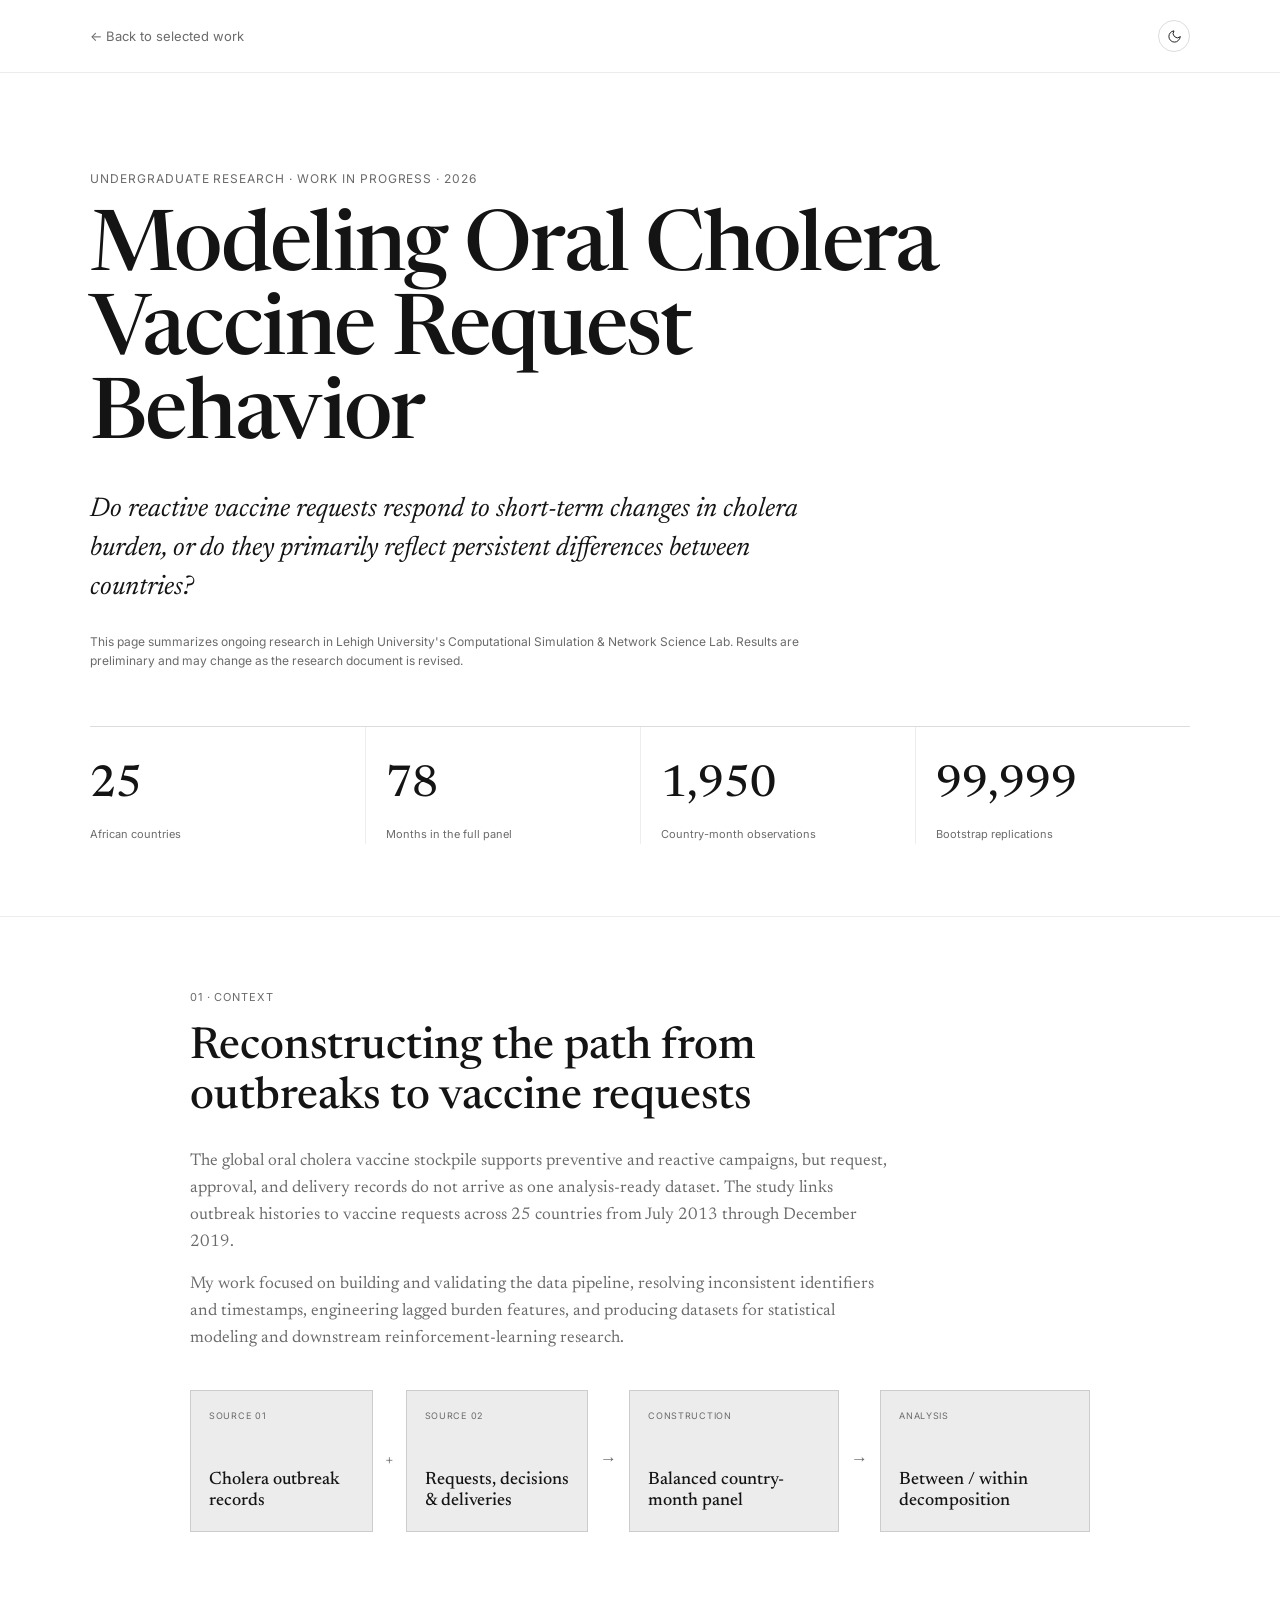
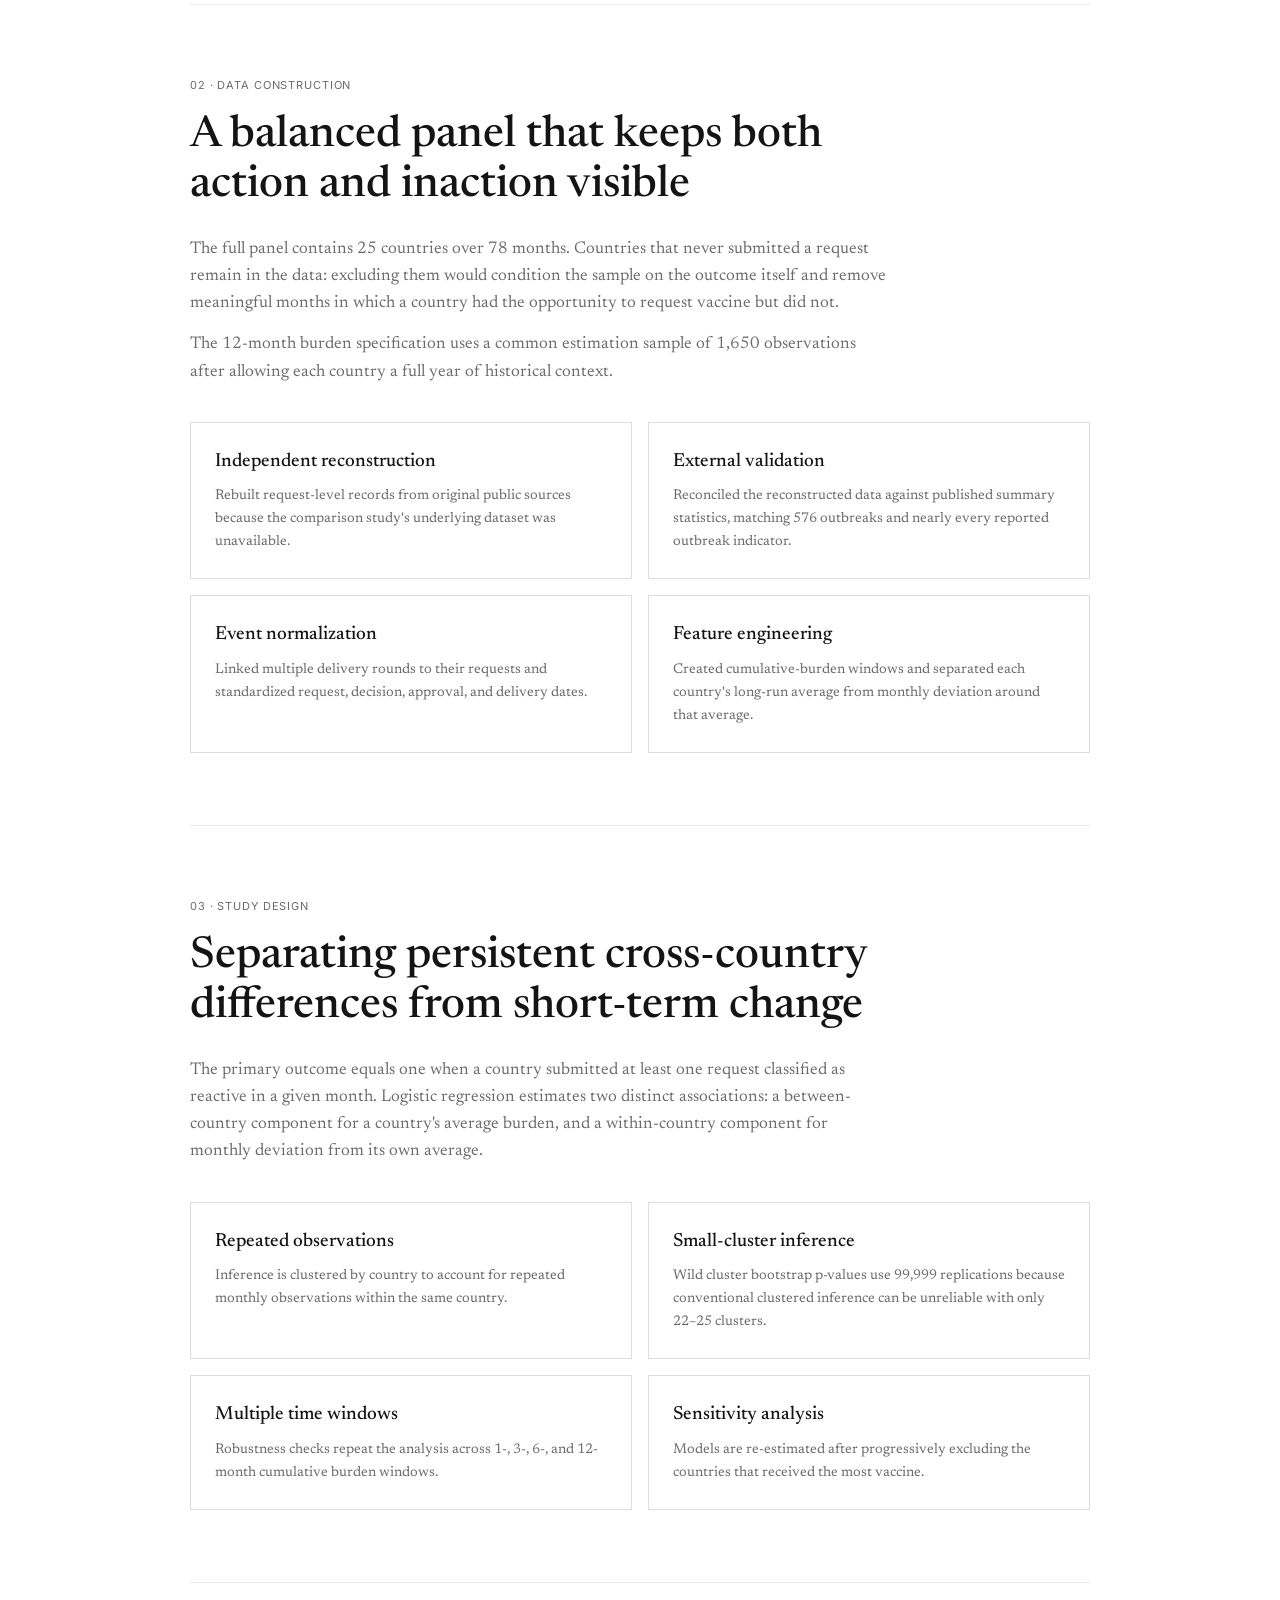
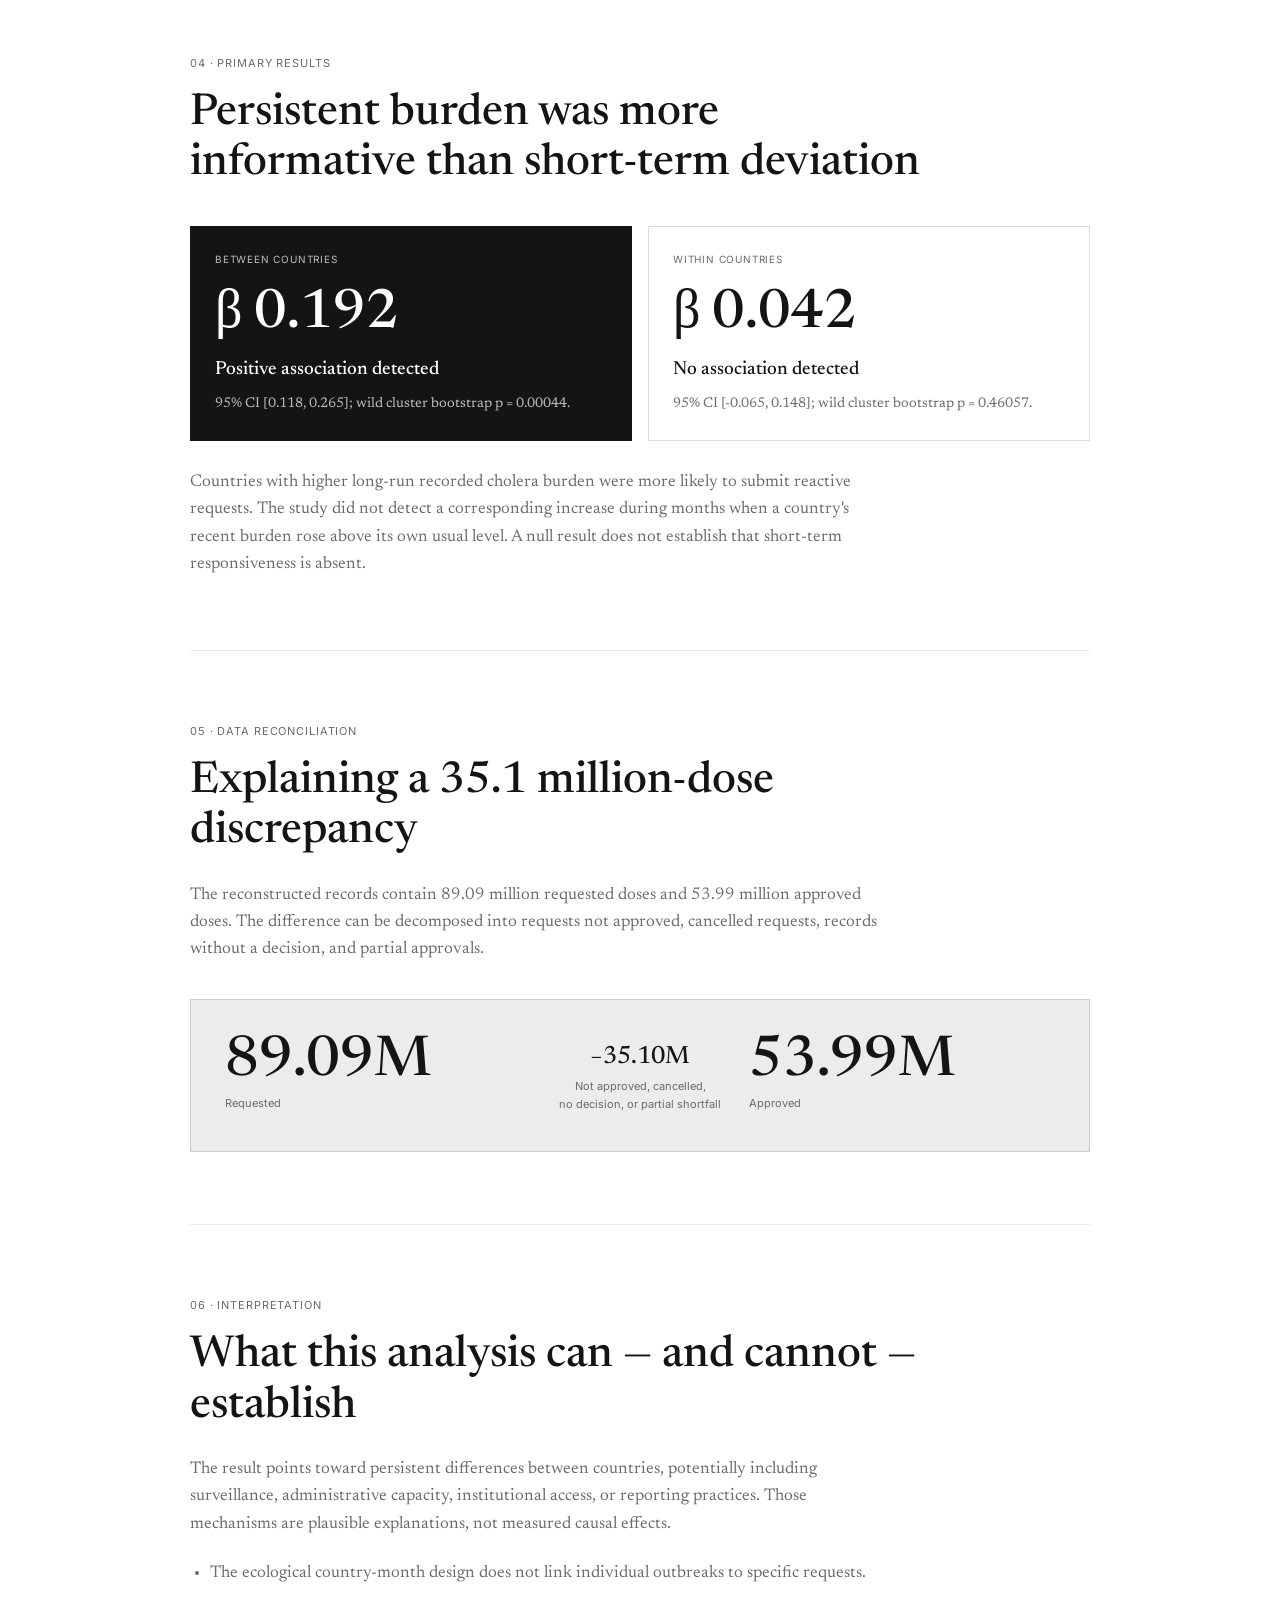
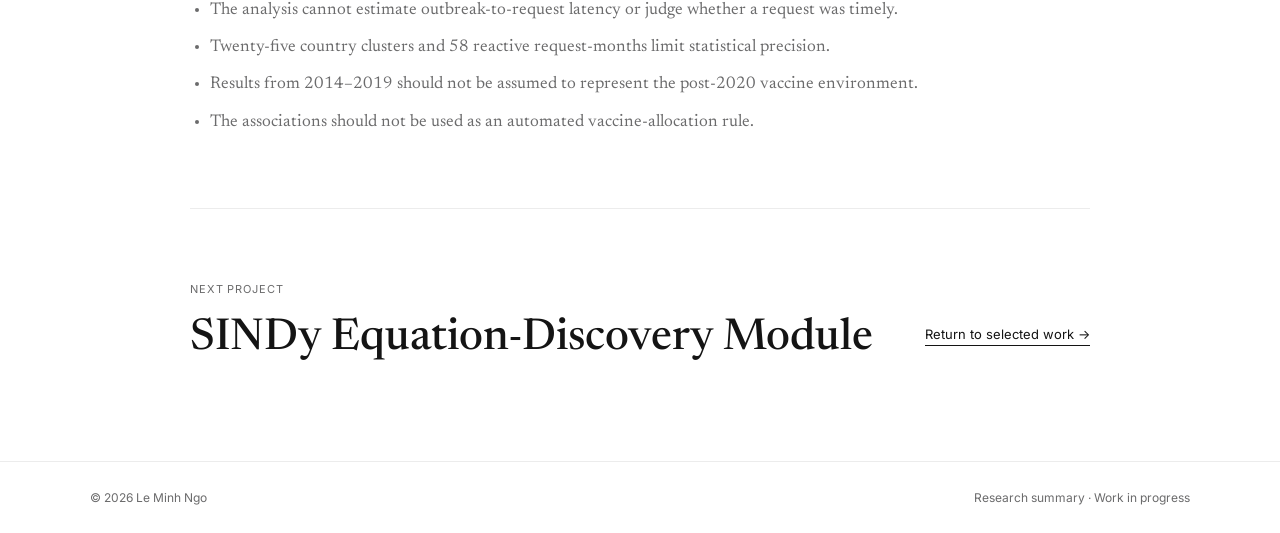
==== research.html @ d3f895d4 "update avatar and research section" ====
<!DOCTYPE html>
<html lang="en">

<head>
  <meta charset="UTF-8">
  <meta name="viewport" content="width=device-width, initial-scale=1.0">
  <title>OCV Request Behavior Research — Le Minh Ngo</title>
  <meta name="description"
    content="A research case study on oral cholera vaccine request behavior across 25 African countries, including data reconstruction, panel modeling, and robustness analysis.">
  <link rel="preconnect" href="https://fonts.googleapis.com">
  <link rel="preconnect" href="https://fonts.gstatic.com" crossorigin>
  <link
    href="https://fonts.googleapis.com/css2?family=Newsreader:ital,wght@0,400;0,500;0,600;1,400;1,500&family=Inter:wght@400;500;600&display=swap"
    rel="stylesheet">
  <link rel="stylesheet" href="style.css">
  <script>
    (function () {
      var saved = localStorage.getItem('theme');
      var theme = saved || (window.matchMedia('(prefers-color-scheme: dark)').matches ? 'dark' : 'light');
      document.documentElement.setAttribute('data-theme', theme);
    })();
  </script>
</head>

<body>
  <div class="case-topbar">
    <div class="wrap topbar-inner">
      <a href="index.html#work" class="case-back">← Back to selected work</a>
      <button class="theme-toggle" id="themeToggle" aria-label="Toggle dark mode">
        <svg class="icon-sun" viewBox="0 0 24 24" fill="none" stroke="currentColor" stroke-width="1.5"
          stroke-linecap="round" stroke-linejoin="round">
          <circle cx="12" cy="12" r="4" />
          <path
            d="M12 2v2M12 20v2M4.93 4.93l1.41 1.41M17.66 17.66l1.41 1.41M2 12h2M20 12h2M4.93 19.07l1.41-1.41M17.66 6.34l1.41-1.41" />
        </svg>
        <svg class="icon-moon" viewBox="0 0 24 24" fill="none" stroke="currentColor" stroke-width="1.5"
          stroke-linecap="round" stroke-linejoin="round">
          <path d="M21 12.79A9 9 0 1 1 11.21 3 7 7 0 0 0 21 12.79Z" />
        </svg>
      </button>
    </div>
  </div>

  <header class="case-hero">
    <div class="wrap">
      <p class="case-eyebrow">Undergraduate Research · Work in progress · 2026</p>
      <h1 class="case-title">Modeling Oral Cholera Vaccine Request Behavior</h1>
      <p class="case-intro">Do reactive vaccine requests respond to short-term changes in cholera burden, or do
        they primarily reflect persistent differences between countries?</p>
      <p class="case-note">This page summarizes ongoing research in Lehigh University's Computational Simulation
        &amp; Network Science Lab. Results are preliminary and may change as the research document is revised.</p>

      <div class="case-stats">
        <div class="case-stat"><strong>25</strong><span>African countries</span></div>
        <div class="case-stat"><strong>78</strong><span>Months in the full panel</span></div>
        <div class="case-stat"><strong>1,950</strong><span>Country-month observations</span></div>
        <div class="case-stat"><strong>99,999</strong><span>Bootstrap replications</span></div>
      </div>
    </div>
  </header>

  <main class="case-main">
    <section class="case-section reveal">
      <p class="case-label">01 · Context</p>
      <h2>Reconstructing the path from outbreaks to vaccine requests</h2>
      <div class="case-copy">
        <p>The global oral cholera vaccine stockpile supports preventive and reactive campaigns, but request,
          approval, and delivery records do not arrive as one analysis-ready dataset. The study links outbreak
          histories to vaccine requests across 25 countries from July 2013 through December 2019.</p>
        <p>My work focused on building and validating the data pipeline, resolving inconsistent identifiers and
          timestamps, engineering lagged burden features, and producing datasets for statistical modeling and
          downstream reinforcement-learning research.</p>
      </div>

      <div class="pipeline" aria-label="Research data pipeline">
        <div class="pipeline-node"><small>Source 01</small><strong>Cholera outbreak records</strong></div>
        <span class="pipeline-arrow">+</span>
        <div class="pipeline-node"><small>Source 02</small><strong>Requests, decisions &amp; deliveries</strong></div>
        <span class="pipeline-arrow">→</span>
        <div class="pipeline-node"><small>Construction</small><strong>Balanced country-month panel</strong></div>
        <span class="pipeline-arrow">→</span>
        <div class="pipeline-node"><small>Analysis</small><strong>Between / within decomposition</strong></div>
      </div>
    </section>

    <section class="case-section reveal">
      <p class="case-label">02 · Data construction</p>
      <h2>A balanced panel that keeps both action and inaction visible</h2>
      <div class="case-copy">
        <p>The full panel contains 25 countries over 78 months. Countries that never submitted a request remain in
          the data: excluding them would condition the sample on the outcome itself and remove meaningful months in
          which a country had the opportunity to request vaccine but did not.</p>
        <p>The 12-month burden specification uses a common estimation sample of 1,650 observations after allowing
          each country a full year of historical context.</p>
      </div>

      <div class="method-grid">
        <article class="method-card">
          <h3>Independent reconstruction</h3>
          <p>Rebuilt request-level records from original public sources because the comparison study's underlying
            dataset was unavailable.</p>
        </article>
        <article class="method-card">
          <h3>External validation</h3>
          <p>Reconciled the reconstructed data against published summary statistics, matching 576 outbreaks and
            nearly every reported outbreak indicator.</p>
        </article>
        <article class="method-card">
          <h3>Event normalization</h3>
          <p>Linked multiple delivery rounds to their requests and standardized request, decision, approval, and
            delivery dates.</p>
        </article>
        <article class="method-card">
          <h3>Feature engineering</h3>
          <p>Created cumulative-burden windows and separated each country's long-run average from monthly deviation
            around that average.</p>
        </article>
      </div>
    </section>

    <section class="case-section reveal">
      <p class="case-label">03 · Study design</p>
      <h2>Separating persistent cross-country differences from short-term change</h2>
      <div class="case-copy">
        <p>The primary outcome equals one when a country submitted at least one request classified as reactive in a
          given month. Logistic regression estimates two distinct associations: a between-country component for a
          country's average burden, and a within-country component for monthly deviation from its own average.</p>
      </div>

      <div class="method-grid">
        <article class="method-card">
          <h3>Repeated observations</h3>
          <p>Inference is clustered by country to account for repeated monthly observations within the same
            country.</p>
        </article>
        <article class="method-card">
          <h3>Small-cluster inference</h3>
          <p>Wild cluster bootstrap p-values use 99,999 replications because conventional clustered inference can be
            unreliable with only 22–25 clusters.</p>
        </article>
        <article class="method-card">
          <h3>Multiple time windows</h3>
          <p>Robustness checks repeat the analysis across 1-, 3-, 6-, and 12-month cumulative burden windows.</p>
        </article>
        <article class="method-card">
          <h3>Sensitivity analysis</h3>
          <p>Models are re-estimated after progressively excluding the countries that received the most vaccine.</p>
        </article>
      </div>
    </section>

    <section class="case-section reveal">
      <p class="case-label">04 · Primary results</p>
      <h2>Persistent burden was more informative than short-term deviation</h2>
      <div class="finding-grid">
        <article class="finding-card primary">
          <span class="result-label">Between countries</span>
          <strong class="result-value">β 0.192</strong>
          <h3>Positive association detected</h3>
          <p>95% CI [0.118, 0.265]; wild cluster bootstrap p = 0.00044.</p>
        </article>
        <article class="finding-card">
          <span class="result-label">Within countries</span>
          <strong class="result-value">β 0.042</strong>
          <h3>No association detected</h3>
          <p>95% CI [-0.065, 0.148]; wild cluster bootstrap p = 0.46057.</p>
        </article>
      </div>
      <div class="case-copy" style="margin-top: 28px;">
        <p>Countries with higher long-run recorded cholera burden were more likely to submit reactive requests. The
          study did not detect a corresponding increase during months when a country's recent burden rose above its
          own usual level. A null result does not establish that short-term responsiveness is absent.</p>
      </div>
    </section>

    <section class="case-section reveal">
      <p class="case-label">05 · Data reconciliation</p>
      <h2>Explaining a 35.1 million-dose discrepancy</h2>
      <div class="case-copy">
        <p>The reconstructed records contain 89.09 million requested doses and 53.99 million approved doses. The
          difference can be decomposed into requests not approved, cancelled requests, records without a decision,
          and partial approvals.</p>
      </div>

      <div class="dose-flow" aria-label="89.09 million requested doses minus a 35.10 million gap equals 53.99 million approved doses">
        <div class="dose-block"><strong>89.09M</strong><span>Requested</span></div>
        <div class="dose-gap"><strong>−35.10M</strong>Not approved, cancelled,<br>no decision, or partial shortfall</div>
        <div class="dose-block"><strong>53.99M</strong><span>Approved</span></div>
      </div>
    </section>

    <section class="case-section reveal">
      <p class="case-label">06 · Interpretation</p>
      <h2>What this analysis can — and cannot — establish</h2>
      <div class="case-copy">
        <p>The result points toward persistent differences between countries, potentially including surveillance,
          administrative capacity, institutional access, or reporting practices. Those mechanisms are plausible
          explanations, not measured causal effects.</p>
      </div>
      <ul class="case-list">
        <li>The ecological country-month design does not link individual outbreaks to specific requests.</li>
        <li>The analysis cannot estimate outbreak-to-request latency or judge whether a request was timely.</li>
        <li>Twenty-five country clusters and 58 reactive request-months limit statistical precision.</li>
        <li>Results from 2014–2019 should not be assumed to represent the post-2020 vaccine environment.</li>
        <li>The associations should not be used as an automated vaccine-allocation rule.</li>
      </ul>
    </section>

    <section class="case-section case-cta reveal">
      <div>
        <p class="case-label">Next project</p>
        <h2>SINDy Equation-Discovery Module</h2>
      </div>
      <a href="index.html#work">Return to selected work →</a>
    </section>
  </main>

  <footer>
    <div class="wrap footer-inner">
      <span>© 2026 Le Minh Ngo</span>
      <span>Research summary · Work in progress</span>
    </div>
  </footer>

  <script src="script.js"></script>
</body>

</html>
---- style.css ----
:root {
  --bg: #ffffff;
  --fg: #141414;
  --fg-dim: #6b6b6c;
  --line: rgba(20, 20, 20, 0.15);
  --line-soft: rgba(20, 20, 20, 0.08);
}

[data-theme="dark"] {
  --bg: #0c0c0d;
  --fg: #f2f1ee;
  --fg-dim: #9a9a96;
  --line: rgba(255, 255, 255, 0.18);
  --line-soft: rgba(255, 255, 255, 0.1);
}

* {
  margin: 0;
  padding: 0;
  box-sizing: border-box;
}

html {
  scroll-behavior: smooth;
}

body {
  background: var(--bg);
  color: var(--fg);
  font-family: 'Newsreader', serif;
  font-size: 17px;
  line-height: 1.6;
  transition: background-color .3s ease, color .3s ease;
}

::selection {
  background: var(--fg);
  color: var(--bg);
}

a {
  color: inherit;
  text-decoration: none;
}

.wrap {
  max-width: 1180px;
  margin: 0 auto;
  padding: 0 40px;
}

/* utility / sans face */
.kicker,
.sec-num,
.idx-num,
.idx-item,
.wordmark,
.project-meta,
.project-tags span,
.tl-date,
.tl-org,
.skills-cat,
.token-row span,
.skill-line p,
footer span,
.social-row a {
  font-family: 'Inter', sans-serif;
}

/* ---------- TOP BAR ---------- */
.topbar {
  position: sticky;
  top: 0;
  z-index: 50;
  background: var(--bg);
  border-bottom: 1px solid var(--line-soft);
}

.topbar-inner {
  display: flex;
  align-items: center;
  justify-content: space-between;
  padding: 20px 40px;
}

.wordmark {
  font-size: 14px;
  font-weight: 600;
  letter-spacing: .01em;
}

.theme-toggle {
  width: 32px;
  height: 32px;
  border-radius: 50%;
  border: 1px solid var(--line);
  background: transparent;
  display: flex;
  align-items: center;
  justify-content: center;
  cursor: pointer;
  transition: border-color .2s ease, background .2s ease;
}

.theme-toggle:hover {
  background: var(--line-soft);
}

.theme-toggle svg {
  width: 15px;
  height: 15px;
  color: var(--fg);
}

.theme-toggle .icon-sun {
  display: none;
}

.theme-toggle .icon-moon {
  display: block;
}

[data-theme="dark"] .theme-toggle .icon-sun {
  display: block;
}

[data-theme="dark"] .theme-toggle .icon-moon {
  display: none;
}

/* ---------- HERO ---------- */
.hero {
  padding-top: 96px;
}

.hero-inner {
  display: flex;
  align-items: flex-start;
  justify-content: space-between;
  gap: 48px;
  padding-bottom: 56px;
}

.kicker {
  font-size: 12.5px;
  font-weight: 500;
  letter-spacing: .06em;
  text-transform: uppercase;
  color: var(--fg-dim);
  margin-bottom: 18px;
}

.hero-name {
  font-size: clamp(42px, 6.4vw, 76px);
  font-weight: 500;
  line-height: 1.02;
  letter-spacing: -0.01em;
  margin-bottom: 26px;
}

.hero-sub {
  max-width: 560px;
  font-size: 17.5px;
  color: var(--fg-dim);
  line-height: 1.7;
}

.hero-links {
  margin-top: 30px;
  font-family: 'Inter', sans-serif;
  font-size: 14px;
  font-weight: 500;
}

.hero-links a {
  border-bottom: 1px solid var(--fg);
  padding-bottom: 1px;
}

.hero-links .sep {
  color: var(--fg-dim);
  margin: 0 12px;
}

.hero-avatar {
  width: clamp(270px, 33vw, 390px);
  height: clamp(270px, 33vw, 390px);
  flex-shrink: 0;
  border: 6px solid var(--fg);
  border-radius: 50%;
  overflow: hidden;
  box-shadow: 0 18px 45px rgba(20, 20, 20, 0.14);
}

.hero-avatar img {
  width: 100%;
  height: 100%;
  object-fit: cover;
  display: block;
}

@media(max-width:680px) {
  .hero-inner {
    flex-direction: column-reverse;
  }

  .hero-avatar {
    width: 198px;
    height: 198px;
    border-width: 4px;
  }
}

.skill-line {
  border-top: 1px solid var(--line-soft);
  border-bottom: 1px solid var(--line-soft);
  padding: 16px 0;
}

.skill-line p {
  font-size: 12.5px;
  color: var(--fg-dim);
  letter-spacing: .02em;
  line-height: 1.8;
}

/* ---------- LAYOUT ---------- */
.layout {
  display: grid;
  grid-template-columns: 180px minmax(0, 1fr);
  gap: 64px;
  padding-top: 64px;
}

@media(max-width:860px) {
  .layout {
    grid-template-columns: 1fr;
  }
}

/* ---------- INDEX NAV ---------- */
.index-nav {
  position: sticky;
  top: 84px;
  align-self: start;
  height: fit-content;
}

.index-nav nav {
  display: flex;
  flex-direction: column;
  gap: 4px;
}

.idx-item {
  font-size: 13.5px;
  color: var(--fg-dim);
  padding: 6px 0;
  display: flex;
  gap: 10px;
  transition: color .2s ease;
}

.idx-num {
  color: var(--fg-dim);
  opacity: .6;
}

.idx-item:hover {
  color: var(--fg);
}

.idx-item.active {
  color: var(--fg);
  font-weight: 600;
}

.idx-item.active .idx-num {
  opacity: 1;
}

@media(max-width:860px) {
  .index-nav {
    position: static;
    border-bottom: 1px solid var(--line-soft);
    padding-bottom: 18px;
    margin-bottom: 8px;
  }

  .index-nav nav {
    flex-direction: row;
    flex-wrap: wrap;
    gap: 4px 20px;
  }
}

/* ---------- SECTIONS ---------- */
.sec {
  padding-bottom: 96px;
  border-top: 1px solid var(--line-soft);
  padding-top: 48px;
}

.content .sec:first-child {
  border-top: none;
  padding-top: 0;
}

.sec-head {
  display: flex;
  align-items: baseline;
  gap: 14px;
  margin-bottom: 32px;
}

.sec-num {
  font-size: 13px;
  color: var(--fg-dim);
}

.sec-title {
  font-size: clamp(24px, 3vw, 30px);
  font-weight: 500;
}

.reveal {
  opacity: 0;
  transform: translateY(14px);
  transition: opacity .6s ease, transform .6s ease;
}

.reveal.in {
  opacity: 1;
  transform: translateY(0);
}

/* ---------- ABOUT ---------- */
.lede {
  font-size: clamp(19px, 2.2vw, 24px);
  font-style: italic;
  font-weight: 400;
  line-height: 1.5;
  max-width: 620px;
  margin-bottom: 30px;
}

.about-body {
  max-width: 640px;
}

.about-body p {
  color: var(--fg-dim);
  margin-bottom: 14px;
}

.about-body a {
  color: var(--fg);
  border-bottom: 1px solid var(--line);
}

.about-body a:hover {
  border-color: var(--fg);
}

.stat-row {
  display: flex;
  flex-wrap: wrap;
  margin-top: 44px;
  border-top: 1px solid var(--line-soft);
}

.stat {
  flex: 1 1 140px;
  padding: 22px 24px 0 0;
  border-left: 1px solid var(--line-soft);
  padding-left: 20px;
}

.stat:first-child {
  border-left: none;
  padding-left: 0;
}

.stat .num {
  font-size: 32px;
  font-weight: 500;
}

.stat .lbl {
  font-family: 'Inter', sans-serif;
  font-size: 11.5px;
  color: var(--fg-dim);
  margin-top: 6px;
  letter-spacing: .02em;
}

@media(max-width:560px) {
  .stat-row {
    flex-wrap: wrap;
  }

  .stat {
    flex: 1 1 45%;
    margin-top: 18px;
  }
}

/* ---------- PROJECTS ---------- */
.project {
  display: grid;
  grid-template-columns: minmax(280px, 42%) 1fr;
  gap: 48px;
  padding: 36px 0;
  border-top: 1px solid var(--line-soft);
}

.content .sec#work .project:first-of-type {
  border-top: none;
  padding-top: 0;
}

@media(max-width:760px) {
  .project {
    grid-template-columns: 1fr;
  }
}

.project-visual {
  position: relative;
  width: 100%;
  aspect-ratio: 3 / 2;
  overflow: hidden;
  border: 1px solid var(--line);
  background: var(--line-soft);
}

.project-placeholder {
  display: flex;
  flex-direction: column;
  align-items: center;
  justify-content: center;
  gap: 3px;
  padding: 28px;
  text-align: center;
  background:
    radial-gradient(circle at 24% 28%, rgba(86, 137, 255, .18), transparent 34%),
    radial-gradient(circle at 78% 74%, rgba(73, 185, 139, .18), transparent 38%),
    var(--line-soft);
}

.project-placeholder-code,
.project-placeholder-divider {
  font-family: 'Inter', sans-serif;
  color: var(--fg-dim);
  font-size: 11px;
  letter-spacing: .12em;
  text-transform: uppercase;
}

.project-placeholder strong {
  font-size: clamp(20px, 2.6vw, 30px);
  font-weight: 500;
  line-height: 1.2;
}

.project-placeholder-divider {
  margin: 4px 0;
}

.research-preview {
  display: flex;
  flex-direction: column;
  justify-content: space-between;
  padding: 24px;
  background:
    radial-gradient(circle at 82% 12%, rgba(46, 115, 160, .20), transparent 34%),
    radial-gradient(circle at 16% 86%, rgba(214, 82, 45, .16), transparent 36%),
    var(--line-soft);
}

.research-preview-top,
.research-preview-flow {
  display: flex;
  align-items: center;
  gap: 8px;
  flex-wrap: wrap;
  font-family: 'Inter', sans-serif;
}

.research-preview-top span {
  color: var(--fg-dim);
  border: 1px solid var(--line);
  padding: 4px 8px;
  font-size: 9px;
  letter-spacing: .03em;
  text-transform: uppercase;
}

.research-preview-flow {
  justify-content: center;
  font-size: clamp(11px, 1.5vw, 14px);
}

.research-preview-flow span {
  border-bottom: 1px solid var(--fg);
  padding-bottom: 2px;
}

.research-preview-flow i {
  color: var(--fg-dim);
  font-style: normal;
}

.research-preview-result small {
  display: block;
  font-family: 'Inter', sans-serif;
  color: var(--fg-dim);
  font-size: 9px;
  letter-spacing: .08em;
  text-transform: uppercase;
  margin-bottom: 5px;
}

.research-preview-result strong {
  display: block;
  max-width: 28ch;
  font-size: clamp(16px, 2vw, 22px);
  font-weight: 500;
  line-height: 1.2;
}

.project-meta {
  font-size: 12.5px;
  color: var(--fg-dim);
  margin-bottom: 10px;
  letter-spacing: .02em;
}

.project-title {
  font-size: 22px;
  font-weight: 500;
  margin-bottom: 12px;
}

.project-desc {
  color: var(--fg-dim);
  font-size: 15px;
  line-height: 1.7;
  margin-bottom: 16px;
  max-width: 62ch;
}

.project-tags {
  display: flex;
  flex-wrap: wrap;
  gap: 8px;
  margin-bottom: 16px;
}

.project-tags span {
  font-size: 11.5px;
  color: var(--fg-dim);
  border: 1px solid var(--line);
  padding: 4px 11px;
  letter-spacing: .02em;
}

.project-link {
  font-family: 'Inter', sans-serif;
  font-size: 13px;
  font-weight: 500;
  border-bottom: 1px solid var(--fg);
  padding-bottom: 1px;
}

.project-link.disabled {
  color: var(--fg-dim);
  border-color: var(--line);
  pointer-events: none;
}

/* ---------- CAROUSEL ---------- */
.carousel {
  position: relative;
  width: 100%;
  height: 100%;
}

.carousel-track {
  display: flex;
  width: 100%;
  height: 100%;
  overflow-x: auto;
  scroll-snap-type: x mandatory;
  cursor: grab;
  scrollbar-width: none;
  -ms-overflow-style: none;
}

.carousel-track::-webkit-scrollbar {
  display: none;
}

.carousel-track.dragging {
  cursor: grabbing;
  scroll-snap-type: none;
  user-select: none;
}

.carousel-track img {
  flex: 0 0 100%;
  width: 100%;
  height: 100%;
  object-fit: cover;
  scroll-snap-align: center;
  -webkit-user-drag: none;
  user-select: none;
  pointer-events: none;
}

.carousel-dots {
  position: absolute;
  bottom: 12px;
  left: 50%;
  transform: translateX(-50%);
  display: flex;
  gap: 6px;
}

.carousel-dot {
  width: 5px;
  height: 5px;
  border-radius: 50%;
  background: rgba(255, 255, 255, 0.6);
  border: 1px solid rgba(0, 0, 0, 0.2);
  cursor: pointer;
  transition: all .2s ease;
}

.carousel-dot.active {
  background: #fff;
  width: 14px;
  border-radius: 3px;
}

/* ---------- TIMELINE ---------- */
.timeline {
  position: relative;
  padding-left: 24px;
  border-left: 1px solid var(--line);
}

.tl-item {
  padding-bottom: 40px;
  position: relative;
}

.tl-item:last-child {
  padding-bottom: 0;
}

.tl-item::before {
  content: '';
  position: absolute;
  left: -28.5px;
  top: 6px;
  width: 6px;
  height: 6px;
  border-radius: 50%;
  background: var(--fg);
}

.tl-date {
  font-size: 12.5px;
  color: var(--fg-dim);
  margin-bottom: 6px;
  letter-spacing: .02em;
}

.tl-role {
  font-size: 19px;
  font-weight: 500;
  margin-bottom: 4px;
}

.tl-org {
  color: var(--fg-dim);
  font-size: 13px;
  margin-bottom: 10px;
}

.tl-desc {
  color: var(--fg-dim);
  font-size: 15px;
  line-height: 1.7;
  max-width: 58ch;
}

/* ---------- SKILLS ---------- */
.skills-block {
  margin-bottom: 28px;
}

.skills-cat {
  font-size: 12px;
  color: var(--fg-dim);
  text-transform: uppercase;
  letter-spacing: .06em;
  margin-bottom: 12px;
}

.token-row {
  display: flex;
  flex-wrap: wrap;
  gap: 8px;
}

.token-row span {
  font-size: 13.5px;
  border: 1px solid var(--line);
  padding: 7px 14px;
  transition: border-color .2s ease, background .2s ease;
}

.token-row span:hover {
  border-color: var(--fg);
}

/* ---------- CONTACT ---------- */
.contact-row {
  margin-bottom: 22px;
}

.contact-email {
  font-size: clamp(20px, 2.6vw, 28px);
  font-style: italic;
  border-bottom: 1px solid var(--fg);
}

.social-row {
  display: flex;
  gap: 20px;
  font-family: 'Inter', sans-serif;
  font-size: 13.5px;
  font-weight: 500;
}

.social-row a {
  border-bottom: 1px solid var(--line);
  padding-bottom: 2px;
  transition: border-color .2s ease;
}

.social-row a:hover {
  border-color: var(--fg);
}

/* ---------- FOOTER ---------- */
footer {
  border-top: 1px solid var(--line-soft);
  padding: 26px 0;
}

.footer-inner {
  display: flex;
  justify-content: space-between;
  align-items: center;
  flex-wrap: wrap;
  gap: 10px;
}

footer span {
  font-size: 12px;
  color: var(--fg-dim);
}

::-webkit-scrollbar {
  width: 10px;
}

::-webkit-scrollbar-track {
  background: var(--bg);
}

::-webkit-scrollbar-thumb {
  background: var(--line);
}

@media (prefers-reduced-motion: reduce) {

  .reveal,
  html {
    transition: none !important;
    scroll-behavior: auto !important;
  }

  .reveal {
    opacity: 1;
    transform: none;
  }
}

/* ---------- RESEARCH CASE STUDY ---------- */
.case-topbar {
  position: sticky;
  top: 0;
  z-index: 50;
  background: color-mix(in srgb, var(--bg) 92%, transparent);
  backdrop-filter: blur(12px);
  border-bottom: 1px solid var(--line-soft);
}

.case-back {
  font-family: 'Inter', sans-serif;
  font-size: 13px;
  color: var(--fg-dim);
}

.case-back:hover {
  color: var(--fg);
}

.case-hero {
  padding: 96px 0 72px;
  border-bottom: 1px solid var(--line-soft);
}

.case-eyebrow,
.case-note,
.case-label,
.pipeline-node small,
.case-stat span,
.result-label {
  font-family: 'Inter', sans-serif;
}

.case-eyebrow {
  color: var(--fg-dim);
  font-size: 12px;
  letter-spacing: .08em;
  text-transform: uppercase;
  margin-bottom: 20px;
}

.case-title {
  max-width: 900px;
  font-size: clamp(42px, 7vw, 84px);
  font-weight: 500;
  line-height: 1;
  letter-spacing: -.02em;
}

.case-intro {
  max-width: 740px;
  margin-top: 30px;
  font-size: clamp(20px, 2.4vw, 27px);
  font-style: italic;
  line-height: 1.45;
}

.case-note {
  max-width: 720px;
  margin-top: 24px;
  color: var(--fg-dim);
  font-size: 12px;
  line-height: 1.6;
}

.case-stats {
  display: grid;
  grid-template-columns: repeat(4, 1fr);
  margin-top: 56px;
  border-top: 1px solid var(--line);
}

.case-stat {
  padding: 24px 20px 0;
  border-left: 1px solid var(--line-soft);
}

.case-stat:first-child {
  border-left: none;
  padding-left: 0;
}

.case-stat strong {
  display: block;
  font-size: clamp(28px, 4vw, 44px);
  font-weight: 500;
}

.case-stat span {
  display: block;
  margin-top: 5px;
  color: var(--fg-dim);
  font-size: 11px;
}

.case-main {
  max-width: 980px;
  margin: 0 auto;
  padding: 0 40px;
}

.case-section {
  padding: 72px 0;
  border-bottom: 1px solid var(--line-soft);
}

.case-section:last-child {
  border-bottom: none;
}

.case-label {
  color: var(--fg-dim);
  font-size: 11px;
  letter-spacing: .08em;
  text-transform: uppercase;
  margin-bottom: 16px;
}

.case-section h2 {
  max-width: 760px;
  font-size: clamp(28px, 4vw, 44px);
  font-weight: 500;
  line-height: 1.15;
  margin-bottom: 24px;
}

.case-copy {
  max-width: 700px;
  color: var(--fg-dim);
}

.case-copy p + p {
  margin-top: 14px;
}

.pipeline {
  display: grid;
  grid-template-columns: 1fr auto 1fr auto 1.15fr auto 1.15fr;
  align-items: stretch;
  gap: 12px;
  margin-top: 38px;
}

.pipeline-node {
  min-height: 142px;
  border: 1px solid var(--line);
  padding: 18px;
  display: flex;
  flex-direction: column;
  justify-content: space-between;
  background: var(--line-soft);
}

.pipeline-node small {
  color: var(--fg-dim);
  font-size: 9px;
  letter-spacing: .08em;
  text-transform: uppercase;
}

.pipeline-node strong {
  font-size: 18px;
  font-weight: 500;
  line-height: 1.2;
}

.pipeline-arrow {
  align-self: center;
  color: var(--fg-dim);
}

.method-grid,
.finding-grid {
  display: grid;
  grid-template-columns: repeat(2, minmax(0, 1fr));
  gap: 16px;
  margin-top: 36px;
}

.method-card,
.finding-card {
  border: 1px solid var(--line);
  padding: 24px;
}

.method-card h3,
.finding-card h3 {
  font-size: 19px;
  font-weight: 500;
  margin-bottom: 8px;
}

.method-card p,
.finding-card p {
  color: var(--fg-dim);
  font-size: 14px;
  line-height: 1.65;
}

.finding-card.primary {
  background: var(--fg);
  color: var(--bg);
}

.finding-card.primary p,
.finding-card.primary .result-label {
  color: color-mix(in srgb, var(--bg) 72%, transparent);
}

.result-label {
  display: block;
  color: var(--fg-dim);
  font-size: 10px;
  letter-spacing: .08em;
  text-transform: uppercase;
  margin-bottom: 20px;
}

.result-value {
  display: block;
  font-size: clamp(32px, 5vw, 54px);
  font-weight: 500;
  line-height: 1;
  margin-bottom: 14px;
}

.dose-flow {
  display: grid;
  grid-template-columns: 1fr auto 1fr;
  align-items: center;
  gap: 28px;
  margin-top: 36px;
  padding: 34px;
  border: 1px solid var(--line);
  background: var(--line-soft);
}

.dose-block strong {
  display: block;
  font-size: clamp(32px, 5vw, 56px);
  font-weight: 500;
  line-height: 1;
}

.dose-block span {
  color: var(--fg-dim);
  font-family: 'Inter', sans-serif;
  font-size: 11px;
}

.dose-gap {
  text-align: center;
  color: var(--fg-dim);
  font-family: 'Inter', sans-serif;
  font-size: 11px;
}

.dose-gap strong {
  display: block;
  color: var(--fg);
  font-family: 'Newsreader', serif;
  font-size: 25px;
  font-weight: 500;
}

.case-list {
  max-width: 740px;
  margin-top: 22px;
  padding-left: 20px;
  color: var(--fg-dim);
}

.case-list li + li {
  margin-top: 10px;
}

.case-cta {
  display: flex;
  align-items: center;
  justify-content: space-between;
  gap: 28px;
}

.case-cta a {
  font-family: 'Inter', sans-serif;
  font-size: 13px;
  border-bottom: 1px solid var(--fg);
}

@media(max-width: 760px) {
  .case-main {
    padding: 0 24px;
  }

  .case-hero {
    padding: 64px 0 52px;
  }

  .case-stats,
  .method-grid,
  .finding-grid {
    grid-template-columns: repeat(2, 1fr);
  }

  .case-stat:nth-child(3) {
    border-left: none;
    padding-left: 0;
  }

  .pipeline {
    grid-template-columns: 1fr;
  }

  .pipeline-arrow {
    transform: rotate(90deg);
  }

  .pipeline-node {
    min-height: 112px;
  }

  .dose-flow {
    grid-template-columns: 1fr;
    text-align: center;
  }

  .case-cta {
    align-items: flex-start;
    flex-direction: column;
  }
}

@media(max-width: 480px) {
  .case-stats,
  .method-grid,
  .finding-grid {
    grid-template-columns: 1fr;
  }

  .case-stat,
  .case-stat:nth-child(3) {
    border-left: none;
    padding-left: 0;
  }
}
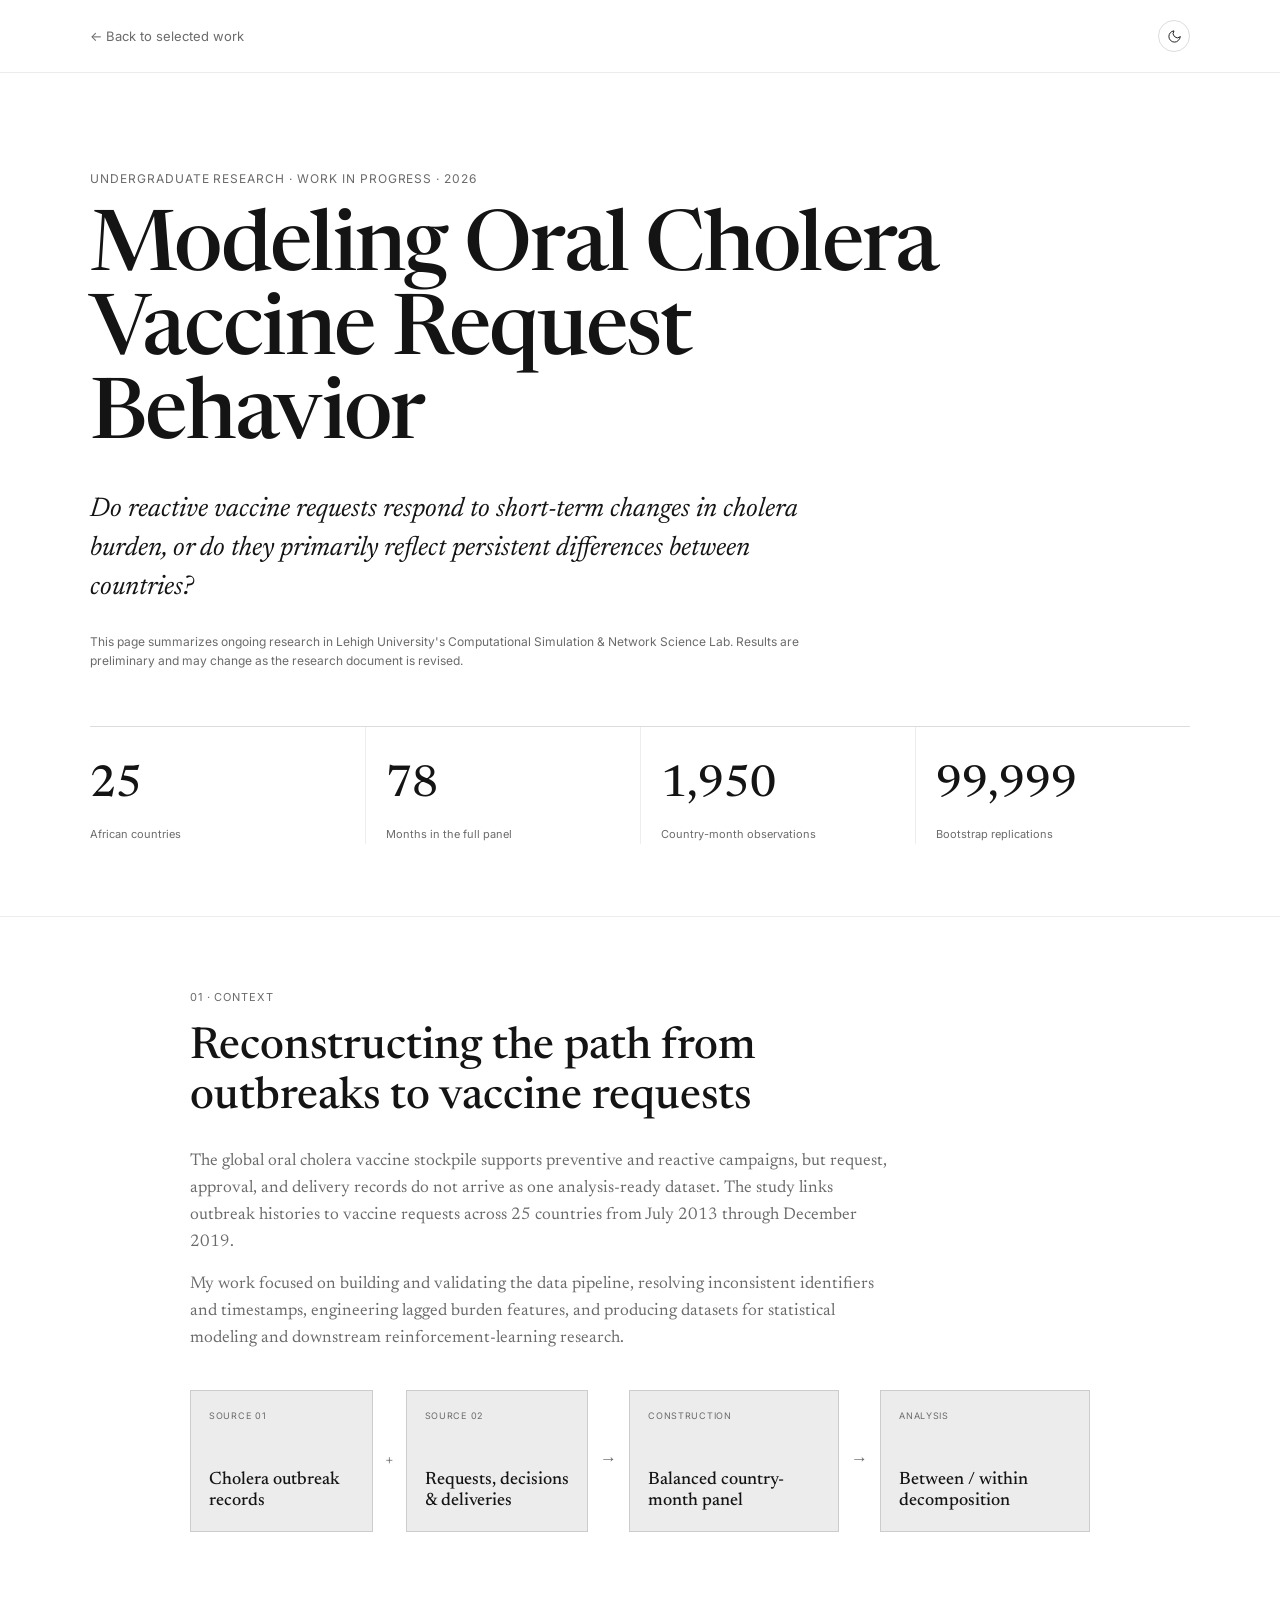
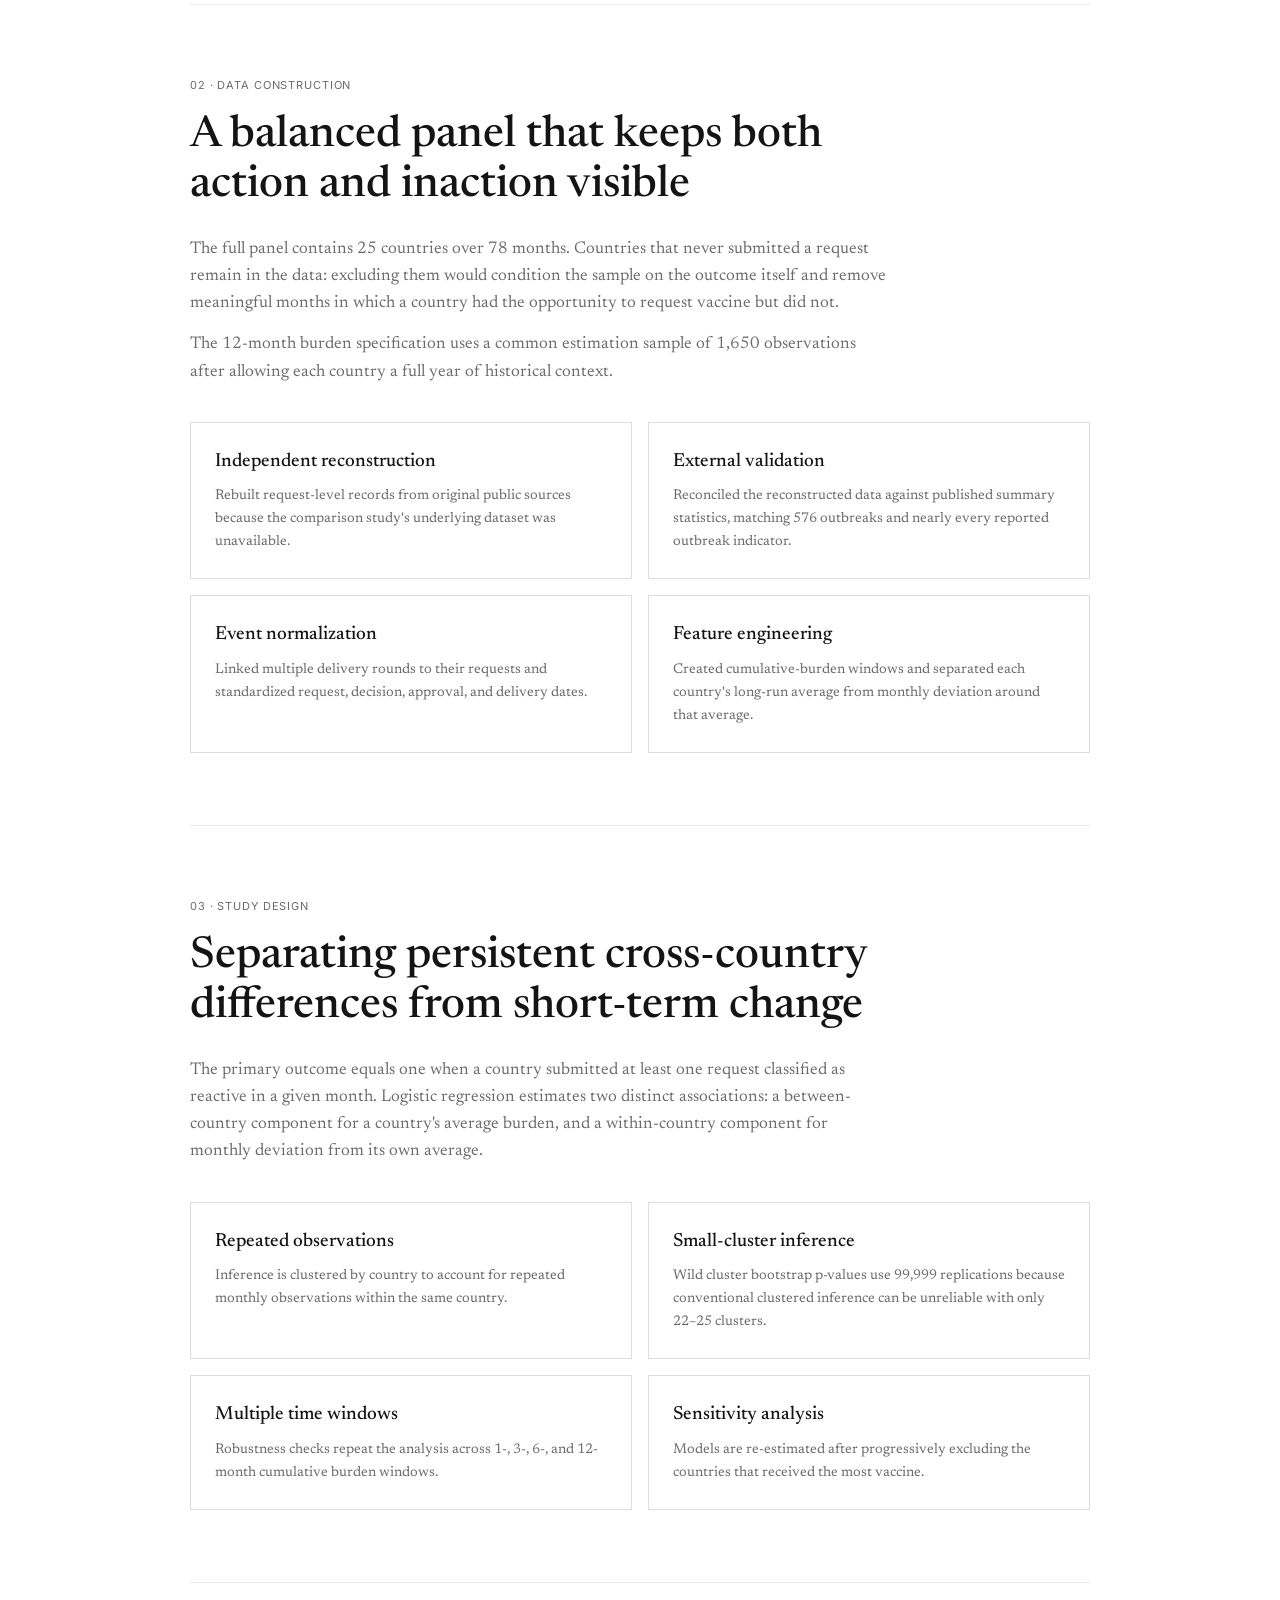
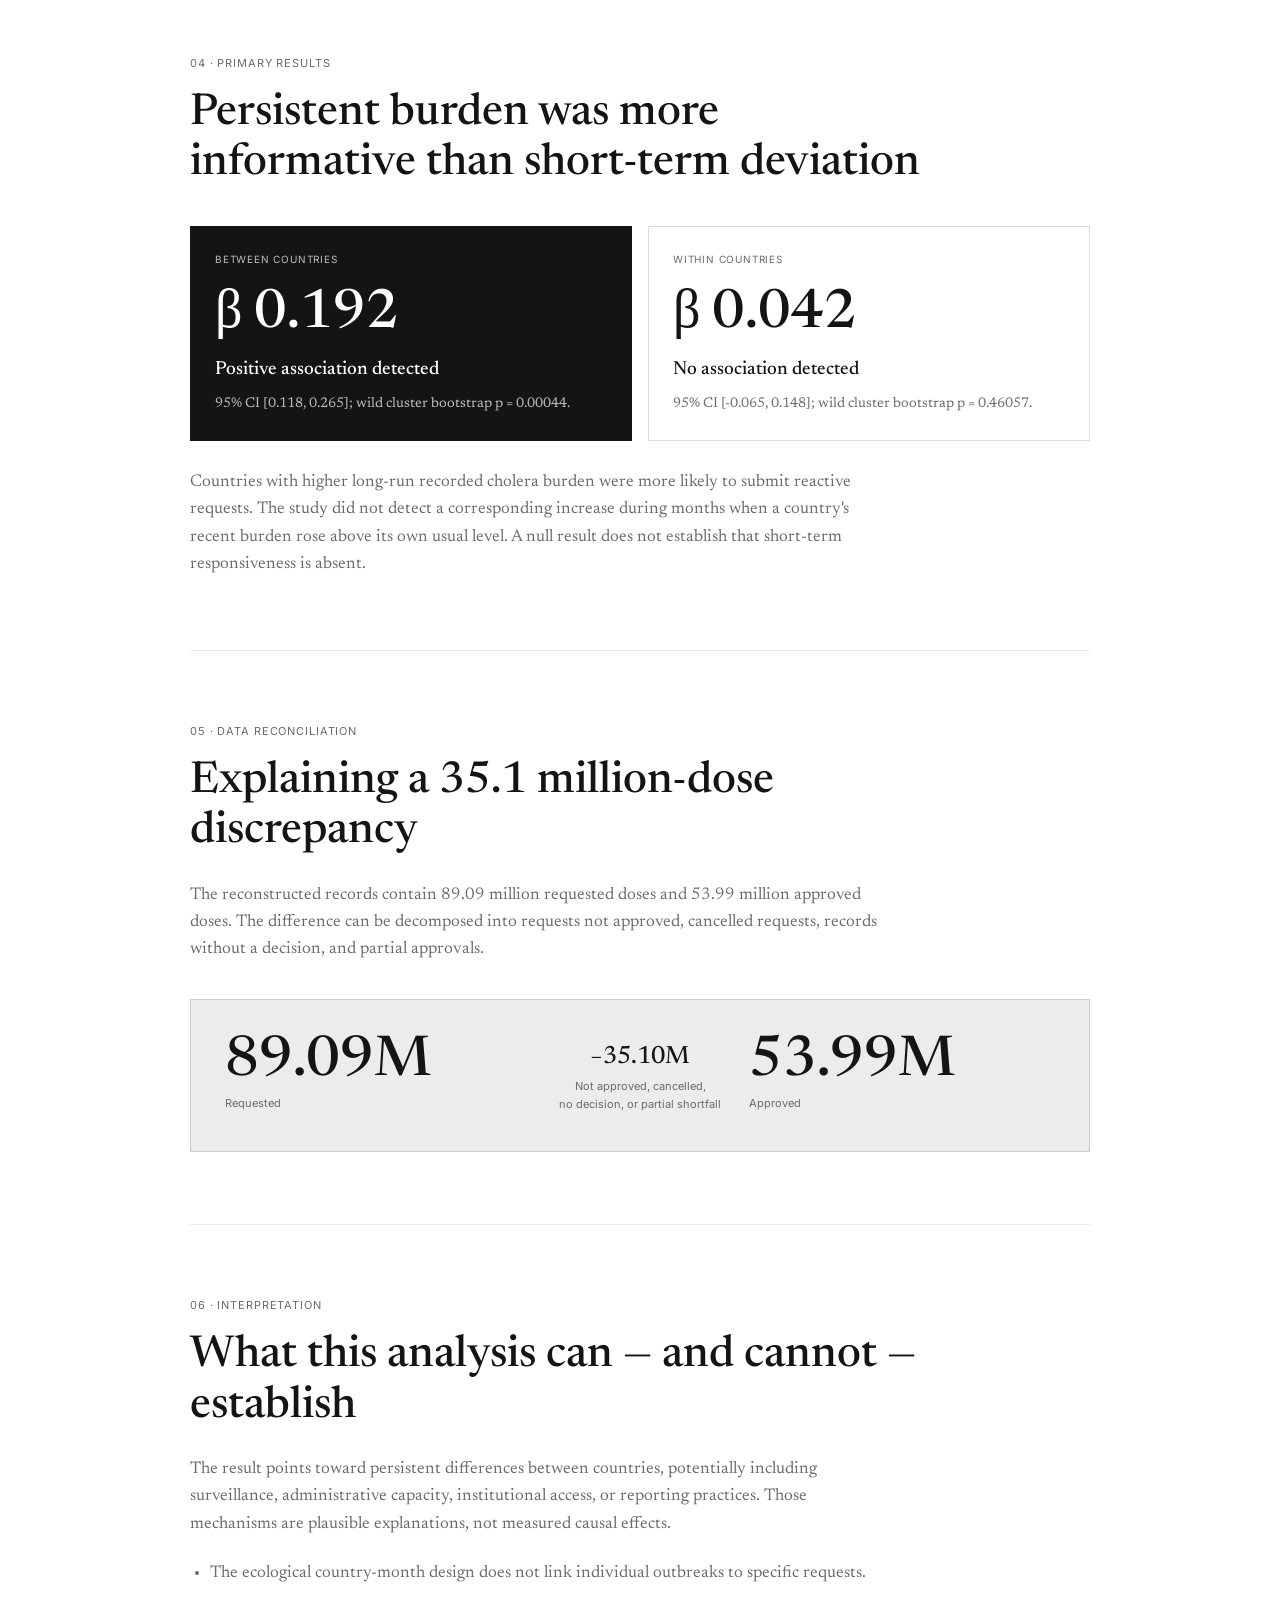
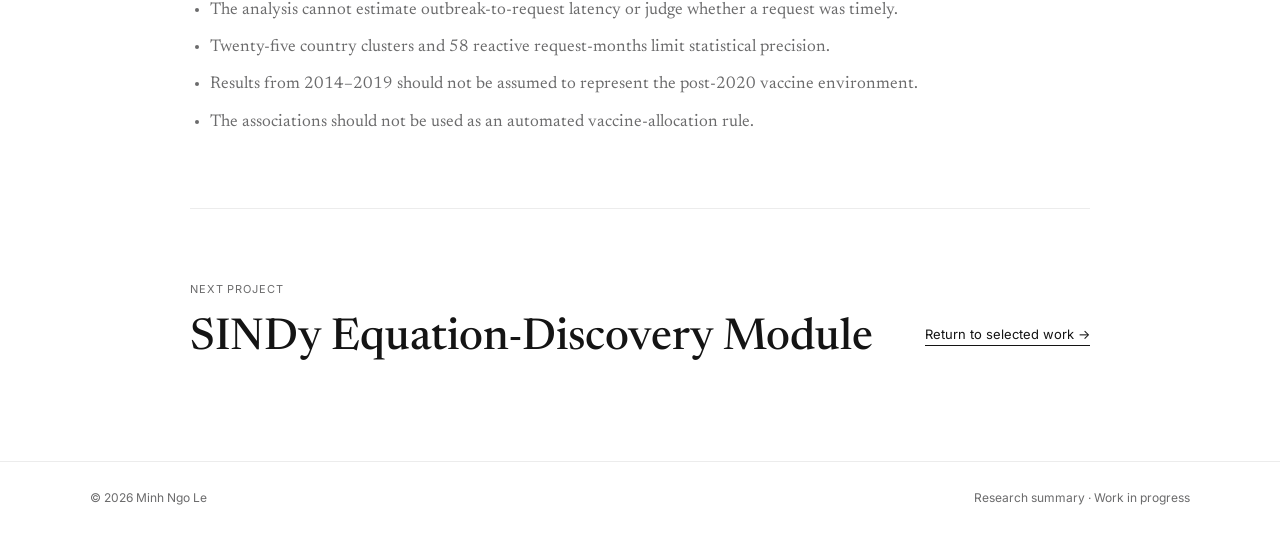
==== commit 5896b584: "name change" ====
--- a/research.html
+++ b/research.html
@@ -4,7 +4,7 @@
 <head>
   <meta charset="UTF-8">
   <meta name="viewport" content="width=device-width, initial-scale=1.0">
-  <title>OCV Request Behavior Research — Le Minh Ngo</title>
+  <title>OCV Request Behavior Research — Minh Ngo Le</title>
   <meta name="description"
     content="A research case study on oral cholera vaccine request behavior across 25 African countries, including data reconstruction, panel modeling, and robustness analysis.">
   <link rel="preconnect" href="https://fonts.googleapis.com">
@@ -217,7 +217,7 @@
 
   <footer>
     <div class="wrap footer-inner">
-      <span>© 2026 Le Minh Ngo</span>
+      <span>© 2026 Minh Ngo Le</span>
       <span>Research summary · Work in progress</span>
     </div>
   </footer>
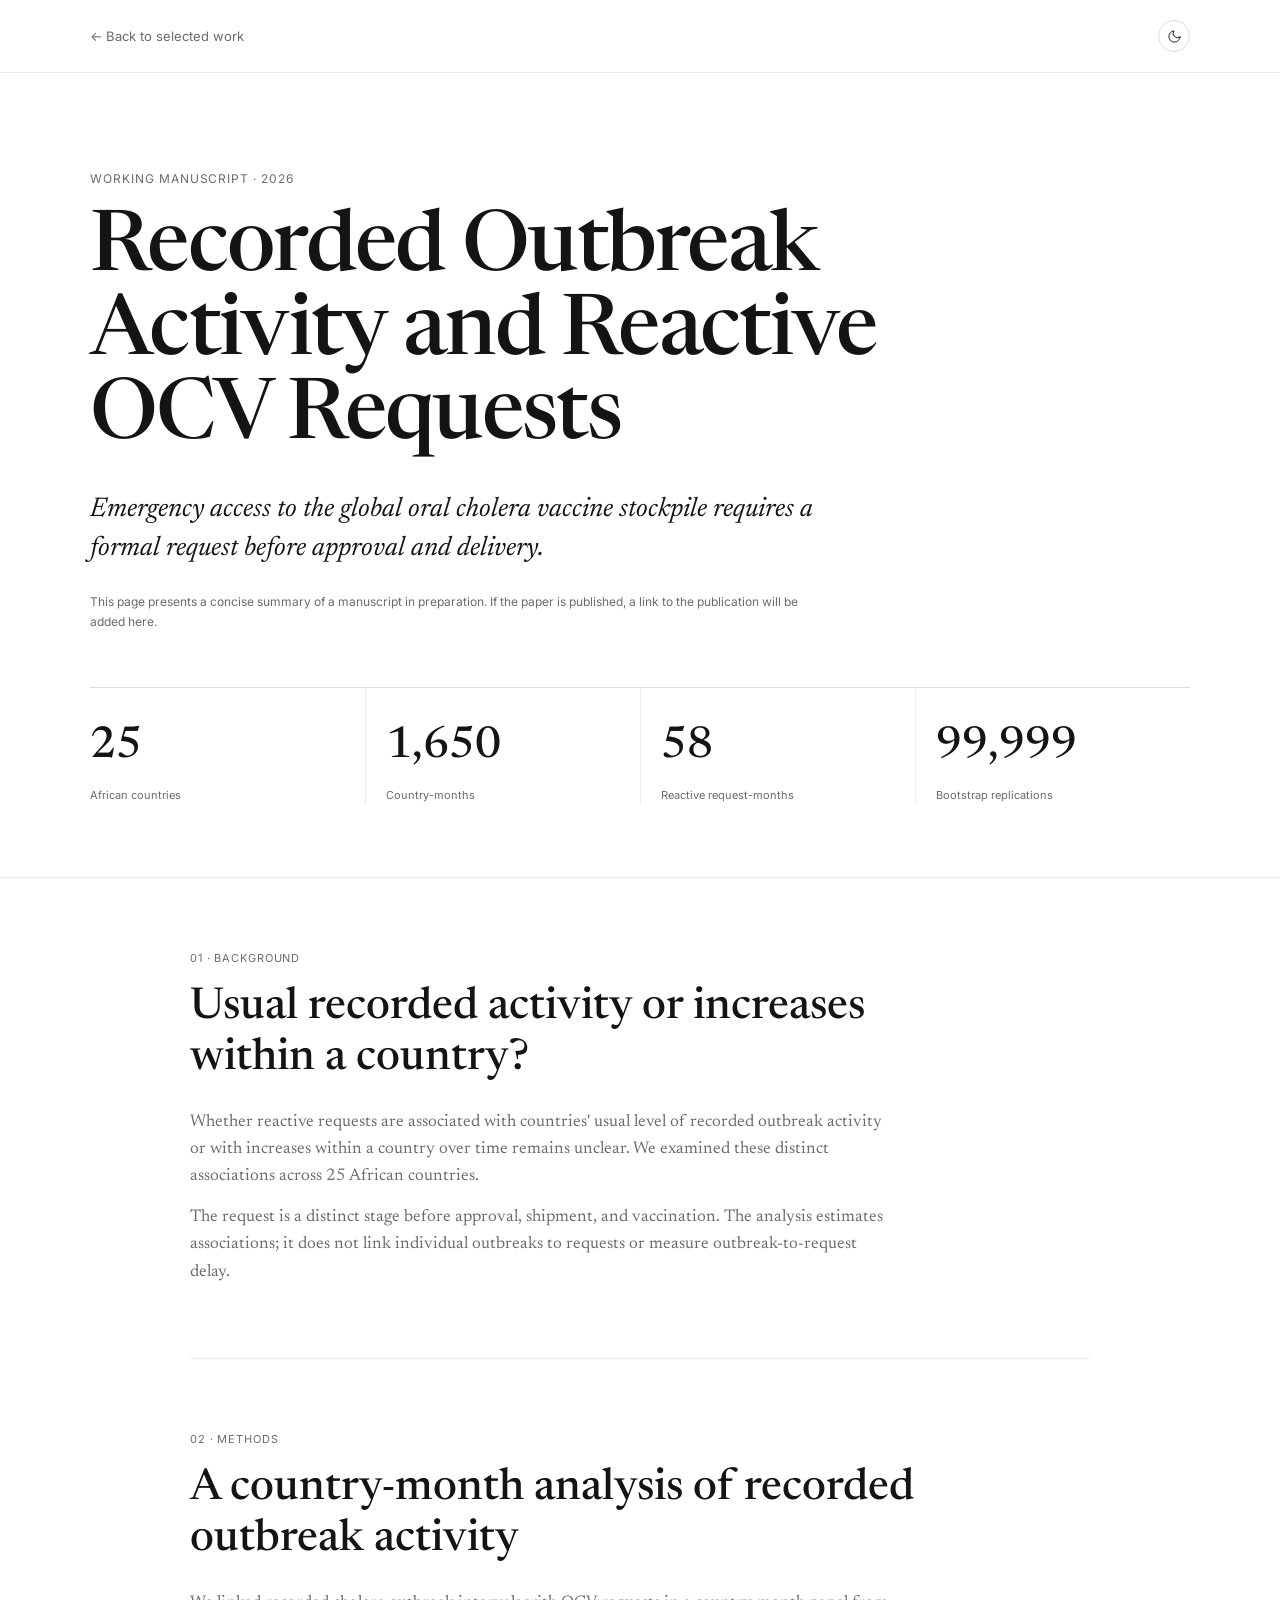
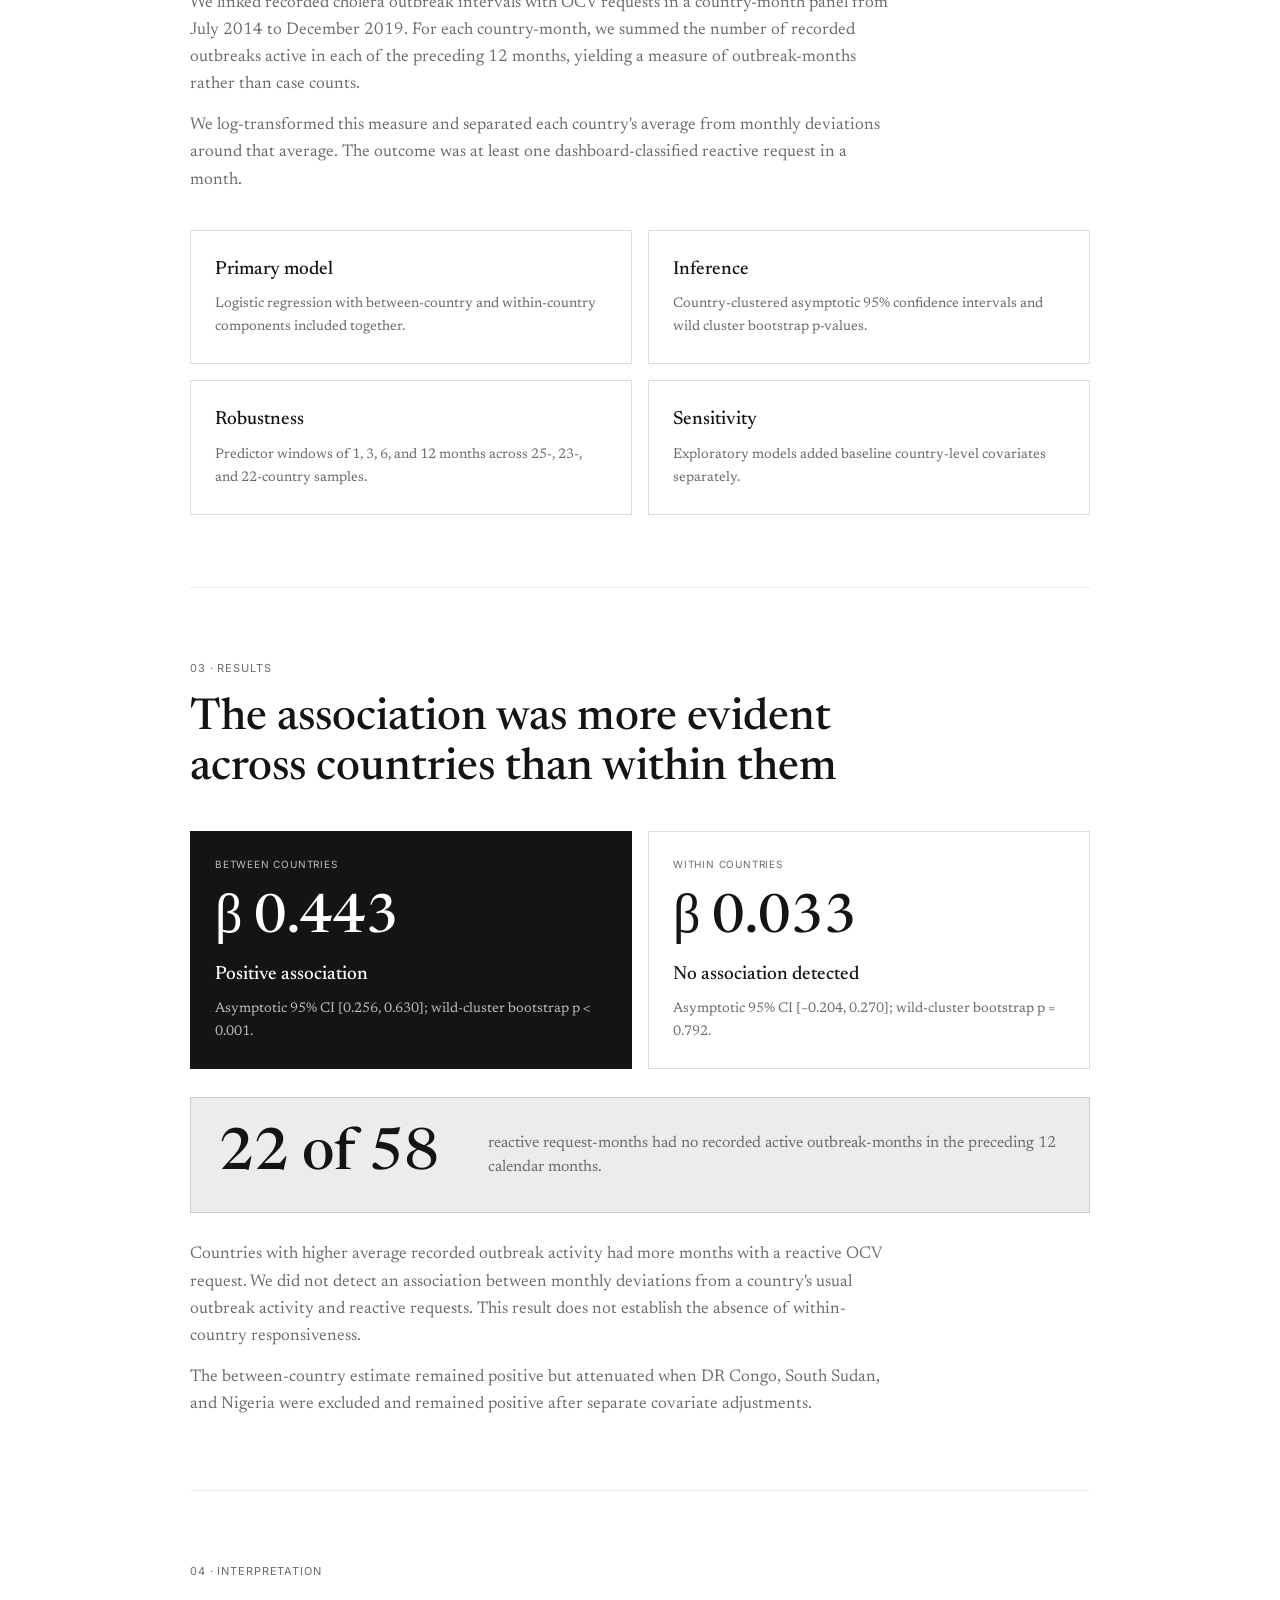
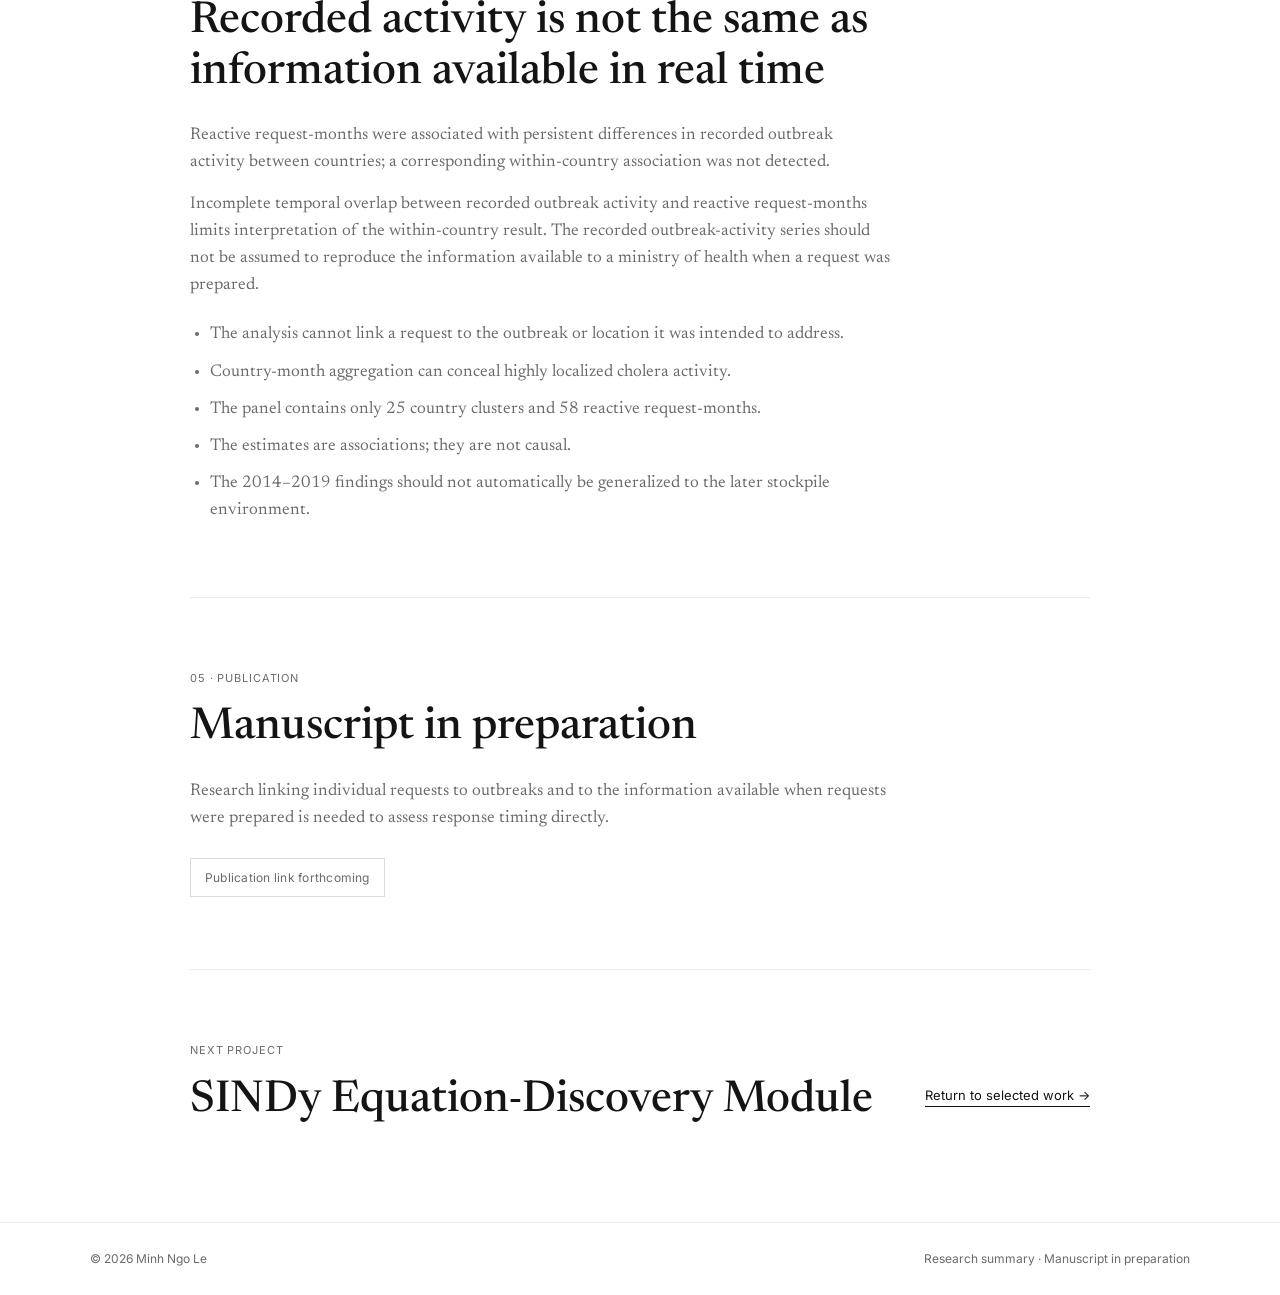
==== commit 1e8139c0: "update OCV research case study" ====
--- a/research.html
+++ b/research.html
@@ -4,9 +4,9 @@
 <head>
   <meta charset="UTF-8">
   <meta name="viewport" content="width=device-width, initial-scale=1.0">
-  <title>OCV Request Behavior Research — Minh Ngo Le</title>
+  <title>Recorded Outbreak Activity and Reactive OCV Requests — Minh Ngo Le</title>
   <meta name="description"
-    content="A research case study on oral cholera vaccine request behavior across 25 African countries, including data reconstruction, panel modeling, and robustness analysis.">
+    content="A concise summary of ongoing research examining associations between recorded cholera outbreak activity and reactive oral cholera vaccine request-months across 25 African countries.">
   <link rel="preconnect" href="https://fonts.googleapis.com">
   <link rel="preconnect" href="https://fonts.gstatic.com" crossorigin>
   <link
@@ -43,17 +43,17 @@
 
   <header class="case-hero">
     <div class="wrap">
-      <p class="case-eyebrow">Undergraduate Research · Work in progress · 2026</p>
-      <h1 class="case-title">Modeling Oral Cholera Vaccine Request Behavior</h1>
-      <p class="case-intro">Do reactive vaccine requests respond to short-term changes in cholera burden, or do
-        they primarily reflect persistent differences between countries?</p>
-      <p class="case-note">This page summarizes ongoing research in Lehigh University's Computational Simulation
-        &amp; Network Science Lab. Results are preliminary and may change as the research document is revised.</p>
+      <p class="case-eyebrow">Working manuscript · 2026</p>
+      <h1 class="case-title">Recorded Outbreak Activity and Reactive OCV Requests</h1>
+      <p class="case-intro">Emergency access to the global oral cholera vaccine stockpile requires a formal
+        request before approval and delivery.</p>
+      <p class="case-note">This page presents a concise summary of a manuscript in preparation. If the paper is
+        published, a link to the publication will be added here.</p>
 
       <div class="case-stats">
         <div class="case-stat"><strong>25</strong><span>African countries</span></div>
-        <div class="case-stat"><strong>78</strong><span>Months in the full panel</span></div>
-        <div class="case-stat"><strong>1,950</strong><span>Country-month observations</span></div>
+        <div class="case-stat"><strong>1,650</strong><span>Country-months</span></div>
+        <div class="case-stat"><strong>58</strong><span>Reactive request-months</span></div>
         <div class="case-stat"><strong>99,999</strong><span>Bootstrap replications</span></div>
       </div>
     </div>
@@ -61,149 +61,107 @@
 
   <main class="case-main">
     <section class="case-section reveal">
-      <p class="case-label">01 · Context</p>
-      <h2>Reconstructing the path from outbreaks to vaccine requests</h2>
+      <p class="case-label">01 · Background</p>
+      <h2>Usual recorded activity or increases within a country?</h2>
       <div class="case-copy">
-        <p>The global oral cholera vaccine stockpile supports preventive and reactive campaigns, but request,
-          approval, and delivery records do not arrive as one analysis-ready dataset. The study links outbreak
-          histories to vaccine requests across 25 countries from July 2013 through December 2019.</p>
-        <p>My work focused on building and validating the data pipeline, resolving inconsistent identifiers and
-          timestamps, engineering lagged burden features, and producing datasets for statistical modeling and
-          downstream reinforcement-learning research.</p>
-      </div>
-
-      <div class="pipeline" aria-label="Research data pipeline">
-        <div class="pipeline-node"><small>Source 01</small><strong>Cholera outbreak records</strong></div>
-        <span class="pipeline-arrow">+</span>
-        <div class="pipeline-node"><small>Source 02</small><strong>Requests, decisions &amp; deliveries</strong></div>
-        <span class="pipeline-arrow">→</span>
-        <div class="pipeline-node"><small>Construction</small><strong>Balanced country-month panel</strong></div>
-        <span class="pipeline-arrow">→</span>
-        <div class="pipeline-node"><small>Analysis</small><strong>Between / within decomposition</strong></div>
+        <p>Whether reactive requests are associated with countries' usual level of recorded outbreak activity or
+          with increases within a country over time remains unclear. We examined these distinct associations across
+          25 African countries.</p>
+        <p>The request is a distinct stage before approval, shipment, and vaccination. The analysis estimates
+          associations; it does not link individual outbreaks to requests or measure outbreak-to-request delay.</p>
       </div>
     </section>
 
     <section class="case-section reveal">
-      <p class="case-label">02 · Data construction</p>
-      <h2>A balanced panel that keeps both action and inaction visible</h2>
+      <p class="case-label">02 · Methods</p>
+      <h2>A country-month analysis of recorded outbreak activity</h2>
       <div class="case-copy">
-        <p>The full panel contains 25 countries over 78 months. Countries that never submitted a request remain in
-          the data: excluding them would condition the sample on the outcome itself and remove meaningful months in
-          which a country had the opportunity to request vaccine but did not.</p>
-        <p>The 12-month burden specification uses a common estimation sample of 1,650 observations after allowing
-          each country a full year of historical context.</p>
+        <p>We linked recorded cholera outbreak intervals with OCV requests in a country-month panel from July 2014
+          to December 2019. For each country-month, we summed the number of recorded outbreaks active in each of the
+          preceding 12 months, yielding a measure of outbreak-months rather than case counts.</p>
+        <p>We log-transformed this measure and separated each country's average from monthly deviations around that
+          average. The outcome was at least one dashboard-classified reactive request in a month.</p>
       </div>
 
-      <div class="method-grid">
+      <div class="method-grid summary-methods">
         <article class="method-card">
-          <h3>Independent reconstruction</h3>
-          <p>Rebuilt request-level records from original public sources because the comparison study's underlying
-            dataset was unavailable.</p>
+          <h3>Primary model</h3>
+          <p>Logistic regression with between-country and within-country components included together.</p>
         </article>
         <article class="method-card">
-          <h3>External validation</h3>
-          <p>Reconciled the reconstructed data against published summary statistics, matching 576 outbreaks and
-            nearly every reported outbreak indicator.</p>
+          <h3>Inference</h3>
+          <p>Country-clustered asymptotic 95% confidence intervals and wild cluster bootstrap p-values.</p>
         </article>
         <article class="method-card">
-          <h3>Event normalization</h3>
-          <p>Linked multiple delivery rounds to their requests and standardized request, decision, approval, and
-            delivery dates.</p>
+          <h3>Robustness</h3>
+          <p>Predictor windows of 1, 3, 6, and 12 months across 25-, 23-, and 22-country samples.</p>
         </article>
         <article class="method-card">
-          <h3>Feature engineering</h3>
-          <p>Created cumulative-burden windows and separated each country's long-run average from monthly deviation
-            around that average.</p>
+          <h3>Sensitivity</h3>
+          <p>Exploratory models added baseline country-level covariates separately.</p>
         </article>
       </div>
     </section>
 
     <section class="case-section reveal">
-      <p class="case-label">03 · Study design</p>
-      <h2>Separating persistent cross-country differences from short-term change</h2>
-      <div class="case-copy">
-        <p>The primary outcome equals one when a country submitted at least one request classified as reactive in a
-          given month. Logistic regression estimates two distinct associations: a between-country component for a
-          country's average burden, and a within-country component for monthly deviation from its own average.</p>
+      <p class="case-label">03 · Results</p>
+      <h2>The association was more evident across countries than within them</h2>
+      <div class="finding-grid">
+        <article class="finding-card primary">
+          <span class="result-label">Between countries</span>
+          <strong class="result-value">β 0.443</strong>
+          <h3>Positive association</h3>
+          <p>Asymptotic 95% CI [0.256, 0.630]; wild-cluster bootstrap p &lt; 0.001.</p>
+        </article>
+        <article class="finding-card">
+          <span class="result-label">Within countries</span>
+          <strong class="result-value">β 0.033</strong>
+          <h3>No association detected</h3>
+          <p>Asymptotic 95% CI [−0.204, 0.270]; wild-cluster bootstrap p = 0.792.</p>
+        </article>
       </div>
 
-      <div class="method-grid">
-        <article class="method-card">
-          <h3>Repeated observations</h3>
-          <p>Inference is clustered by country to account for repeated monthly observations within the same
-            country.</p>
-        </article>
-        <article class="method-card">
-          <h3>Small-cluster inference</h3>
-          <p>Wild cluster bootstrap p-values use 99,999 replications because conventional clustered inference can be
-            unreliable with only 22–25 clusters.</p>
-        </article>
-        <article class="method-card">
-          <h3>Multiple time windows</h3>
-          <p>Robustness checks repeat the analysis across 1-, 3-, 6-, and 12-month cumulative burden windows.</p>
-        </article>
-        <article class="method-card">
-          <h3>Sensitivity analysis</h3>
-          <p>Models are re-estimated after progressively excluding the countries that received the most vaccine.</p>
-        </article>
+      <div class="paper-finding reveal">
+        <strong>22 of 58</strong>
+        <p>reactive request-months had no recorded active outbreak-months in the preceding 12 calendar months.</p>
+      </div>
+
+      <div class="case-copy">
+        <p>Countries with higher average recorded outbreak activity had more months with a reactive OCV request. We
+          did not detect an association between monthly deviations from a country's usual outbreak activity and
+          reactive requests. This result does not establish the absence of within-country responsiveness.</p>
+        <p>The between-country estimate remained positive but attenuated when DR Congo, South Sudan, and Nigeria
+          were excluded and remained positive after separate covariate adjustments.</p>
       </div>
     </section>
 
     <section class="case-section reveal">
-      <p class="case-label">04 · Primary results</p>
-      <h2>Persistent burden was more informative than short-term deviation</h2>
-      <div class="finding-grid">
-        <article class="finding-card primary">
-          <span class="result-label">Between countries</span>
-          <strong class="result-value">β 0.192</strong>
-          <h3>Positive association detected</h3>
-          <p>95% CI [0.118, 0.265]; wild cluster bootstrap p = 0.00044.</p>
-        </article>
-        <article class="finding-card">
-          <span class="result-label">Within countries</span>
-          <strong class="result-value">β 0.042</strong>
-          <h3>No association detected</h3>
-          <p>95% CI [-0.065, 0.148]; wild cluster bootstrap p = 0.46057.</p>
-        </article>
+      <p class="case-label">04 · Interpretation</p>
+      <h2>Recorded activity is not the same as information available in real time</h2>
+      <div class="case-copy">
+        <p>Reactive request-months were associated with persistent differences in recorded outbreak activity between
+          countries; a corresponding within-country association was not detected.</p>
+        <p>Incomplete temporal overlap between recorded outbreak activity and reactive request-months limits
+          interpretation of the within-country result. The recorded outbreak-activity series should not be assumed
+          to reproduce the information available to a ministry of health when a request was prepared.</p>
       </div>
-      <div class="case-copy" style="margin-top: 28px;">
-        <p>Countries with higher long-run recorded cholera burden were more likely to submit reactive requests. The
-          study did not detect a corresponding increase during months when a country's recent burden rose above its
-          own usual level. A null result does not establish that short-term responsiveness is absent.</p>
-      </div>
+      <ul class="case-list">
+        <li>The analysis cannot link a request to the outbreak or location it was intended to address.</li>
+        <li>Country-month aggregation can conceal highly localized cholera activity.</li>
+        <li>The panel contains only 25 country clusters and 58 reactive request-months.</li>
+        <li>The estimates are associations; they are not causal.</li>
+        <li>The 2014–2019 findings should not automatically be generalized to the later stockpile environment.</li>
+      </ul>
     </section>
 
-    <section class="case-section reveal">
-      <p class="case-label">05 · Data reconciliation</p>
-      <h2>Explaining a 35.1 million-dose discrepancy</h2>
+    <section class="case-section publication-section reveal">
+      <p class="case-label">05 · Publication</p>
+      <h2>Manuscript in preparation</h2>
       <div class="case-copy">
-        <p>The reconstructed records contain 89.09 million requested doses and 53.99 million approved doses. The
-          difference can be decomposed into requests not approved, cancelled requests, records without a decision,
-          and partial approvals.</p>
+        <p>Research linking individual requests to outbreaks and to the information available when requests were
+          prepared is needed to assess response timing directly.</p>
       </div>
-
-      <div class="dose-flow" aria-label="89.09 million requested doses minus a 35.10 million gap equals 53.99 million approved doses">
-        <div class="dose-block"><strong>89.09M</strong><span>Requested</span></div>
-        <div class="dose-gap"><strong>−35.10M</strong>Not approved, cancelled,<br>no decision, or partial shortfall</div>
-        <div class="dose-block"><strong>53.99M</strong><span>Approved</span></div>
-      </div>
-    </section>
-
-    <section class="case-section reveal">
-      <p class="case-label">06 · Interpretation</p>
-      <h2>What this analysis can — and cannot — establish</h2>
-      <div class="case-copy">
-        <p>The result points toward persistent differences between countries, potentially including surveillance,
-          administrative capacity, institutional access, or reporting practices. Those mechanisms are plausible
-          explanations, not measured causal effects.</p>
-      </div>
-      <ul class="case-list">
-        <li>The ecological country-month design does not link individual outbreaks to specific requests.</li>
-        <li>The analysis cannot estimate outbreak-to-request latency or judge whether a request was timely.</li>
-        <li>Twenty-five country clusters and 58 reactive request-months limit statistical precision.</li>
-        <li>Results from 2014–2019 should not be assumed to represent the post-2020 vaccine environment.</li>
-        <li>The associations should not be used as an automated vaccine-allocation rule.</li>
-      </ul>
+      <span class="publication-pending" aria-label="Publication link forthcoming">Publication link forthcoming</span>
     </section>
 
     <section class="case-section case-cta reveal">
@@ -218,7 +176,7 @@
   <footer>
     <div class="wrap footer-inner">
       <span>© 2026 Minh Ngo Le</span>
-      <span>Research summary · Work in progress</span>
+      <span>Research summary · Manuscript in preparation</span>
     </div>
   </footer>
 
--- a/style.css
+++ b/style.css
@@ -618,6 +618,21 @@
   pointer-events: none;
 }
 
+.research-carousel .carousel-track img {
+  object-fit: contain;
+  padding: 8px;
+  background: #fff;
+}
+
+.research-carousel .carousel-dot {
+  background: rgba(20, 20, 20, .28);
+  border-color: rgba(20, 20, 20, .22);
+}
+
+.research-carousel .carousel-dot.active {
+  background: #141414;
+}
+
 .carousel-dots {
   position: absolute;
   bottom: 12px;
@@ -1077,6 +1092,40 @@
   margin-top: 10px;
 }
 
+.paper-finding {
+  display: grid;
+  grid-template-columns: minmax(150px, .42fr) 1fr;
+  align-items: center;
+  gap: 28px;
+  margin: 28px 0;
+  padding: 28px;
+  border: 1px solid var(--line);
+  background: var(--line-soft);
+}
+
+.paper-finding strong {
+  font-size: clamp(34px, 6vw, 58px);
+  font-weight: 500;
+  line-height: 1;
+}
+
+.paper-finding p {
+  color: var(--fg-dim);
+  font-size: 16px;
+  line-height: 1.55;
+}
+
+.publication-pending {
+  display: inline-block;
+  margin-top: 26px;
+  padding: 9px 14px;
+  border: 1px solid var(--line);
+  color: var(--fg-dim);
+  font-family: 'Inter', sans-serif;
+  font-size: 12px;
+  letter-spacing: .02em;
+}
+
 .case-cta {
   display: flex;
   align-items: center;
@@ -1130,6 +1179,11 @@
   .case-cta {
     align-items: flex-start;
     flex-direction: column;
+  }
+
+  .paper-finding {
+    grid-template-columns: 1fr;
+    gap: 12px;
   }
 }
 
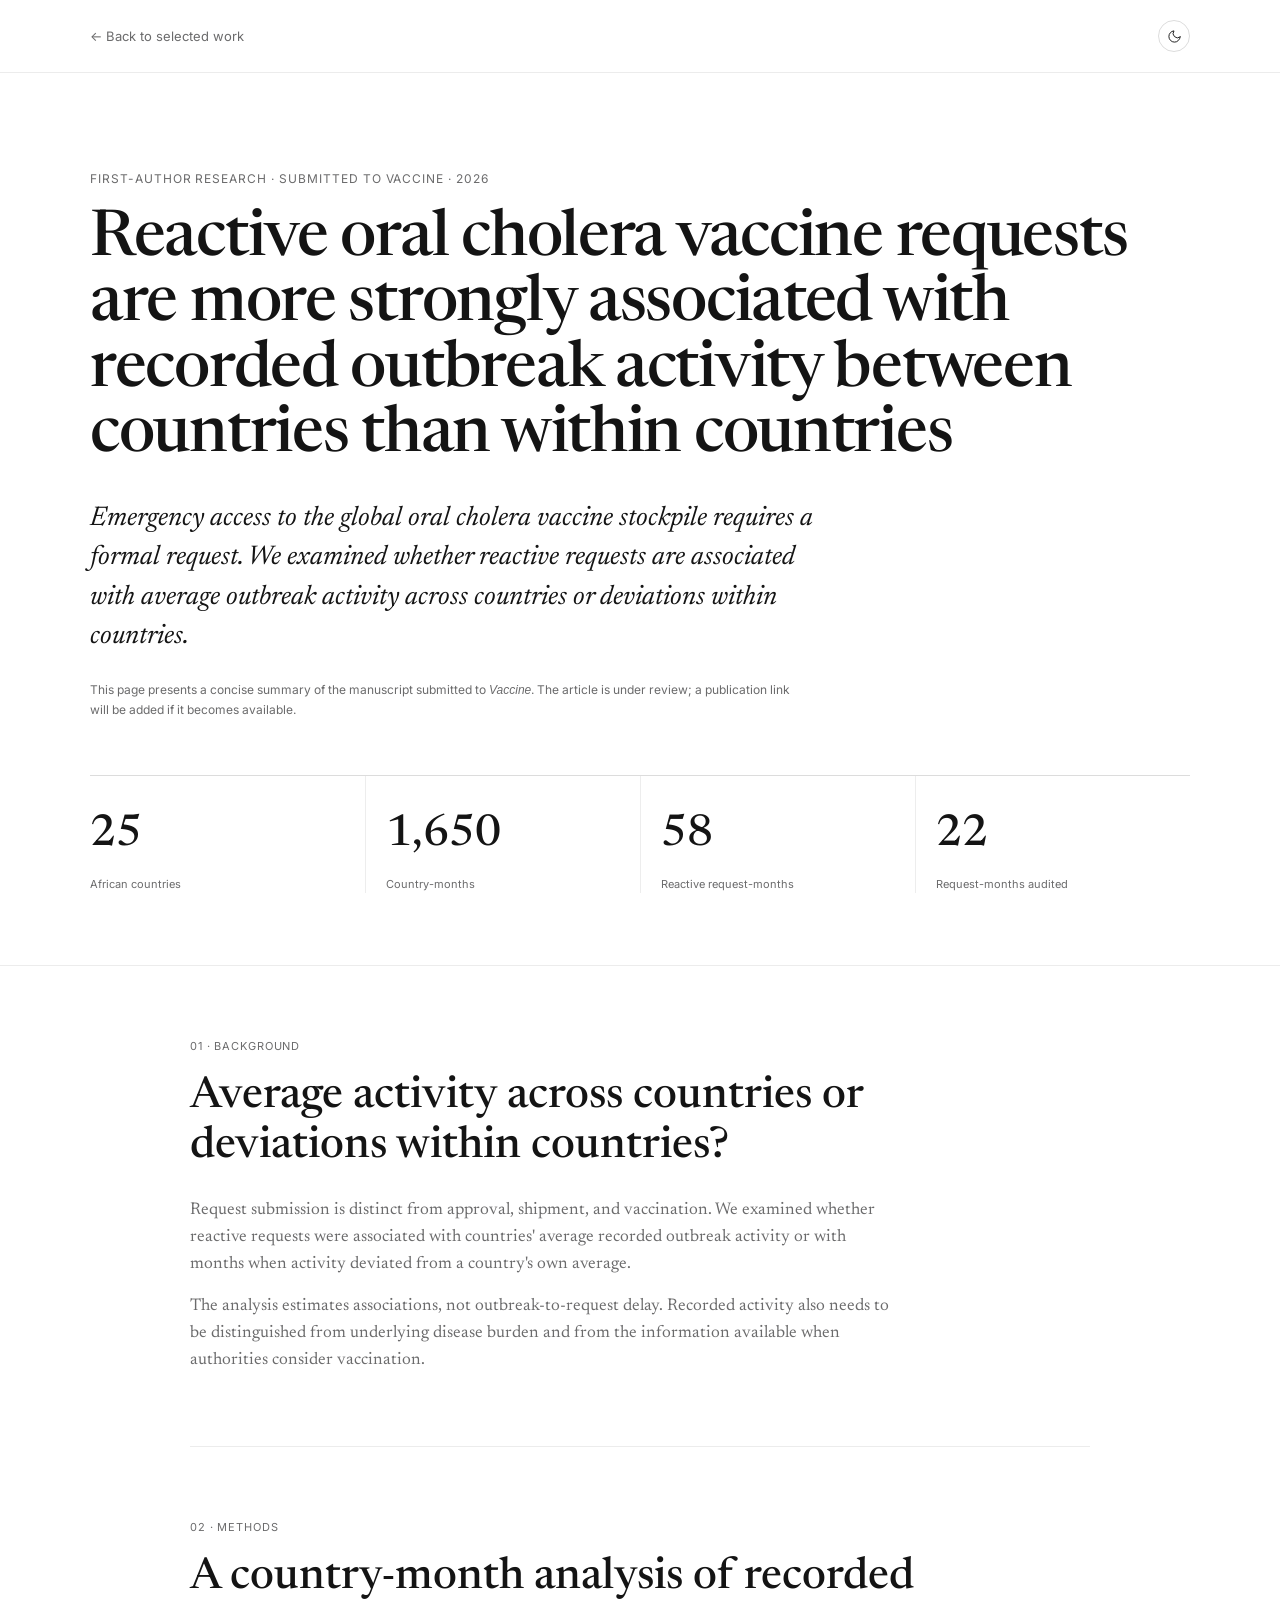
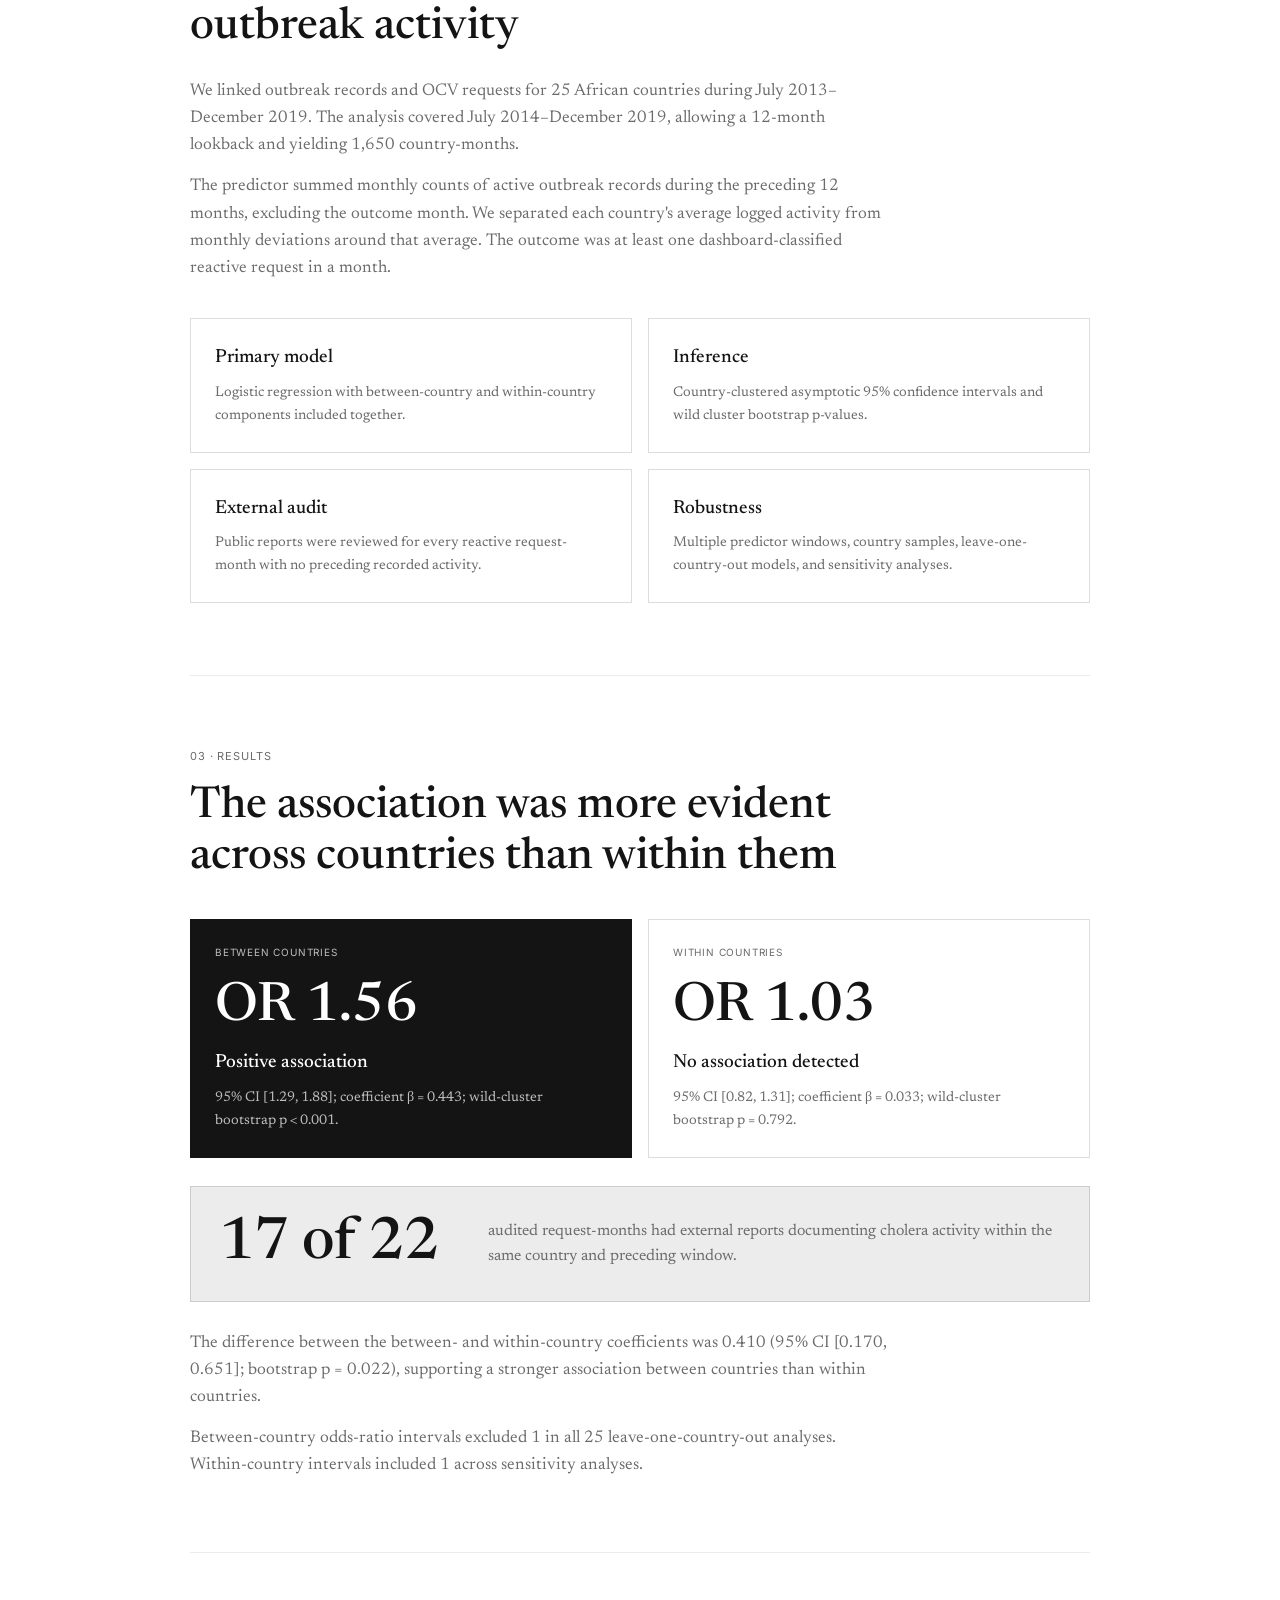
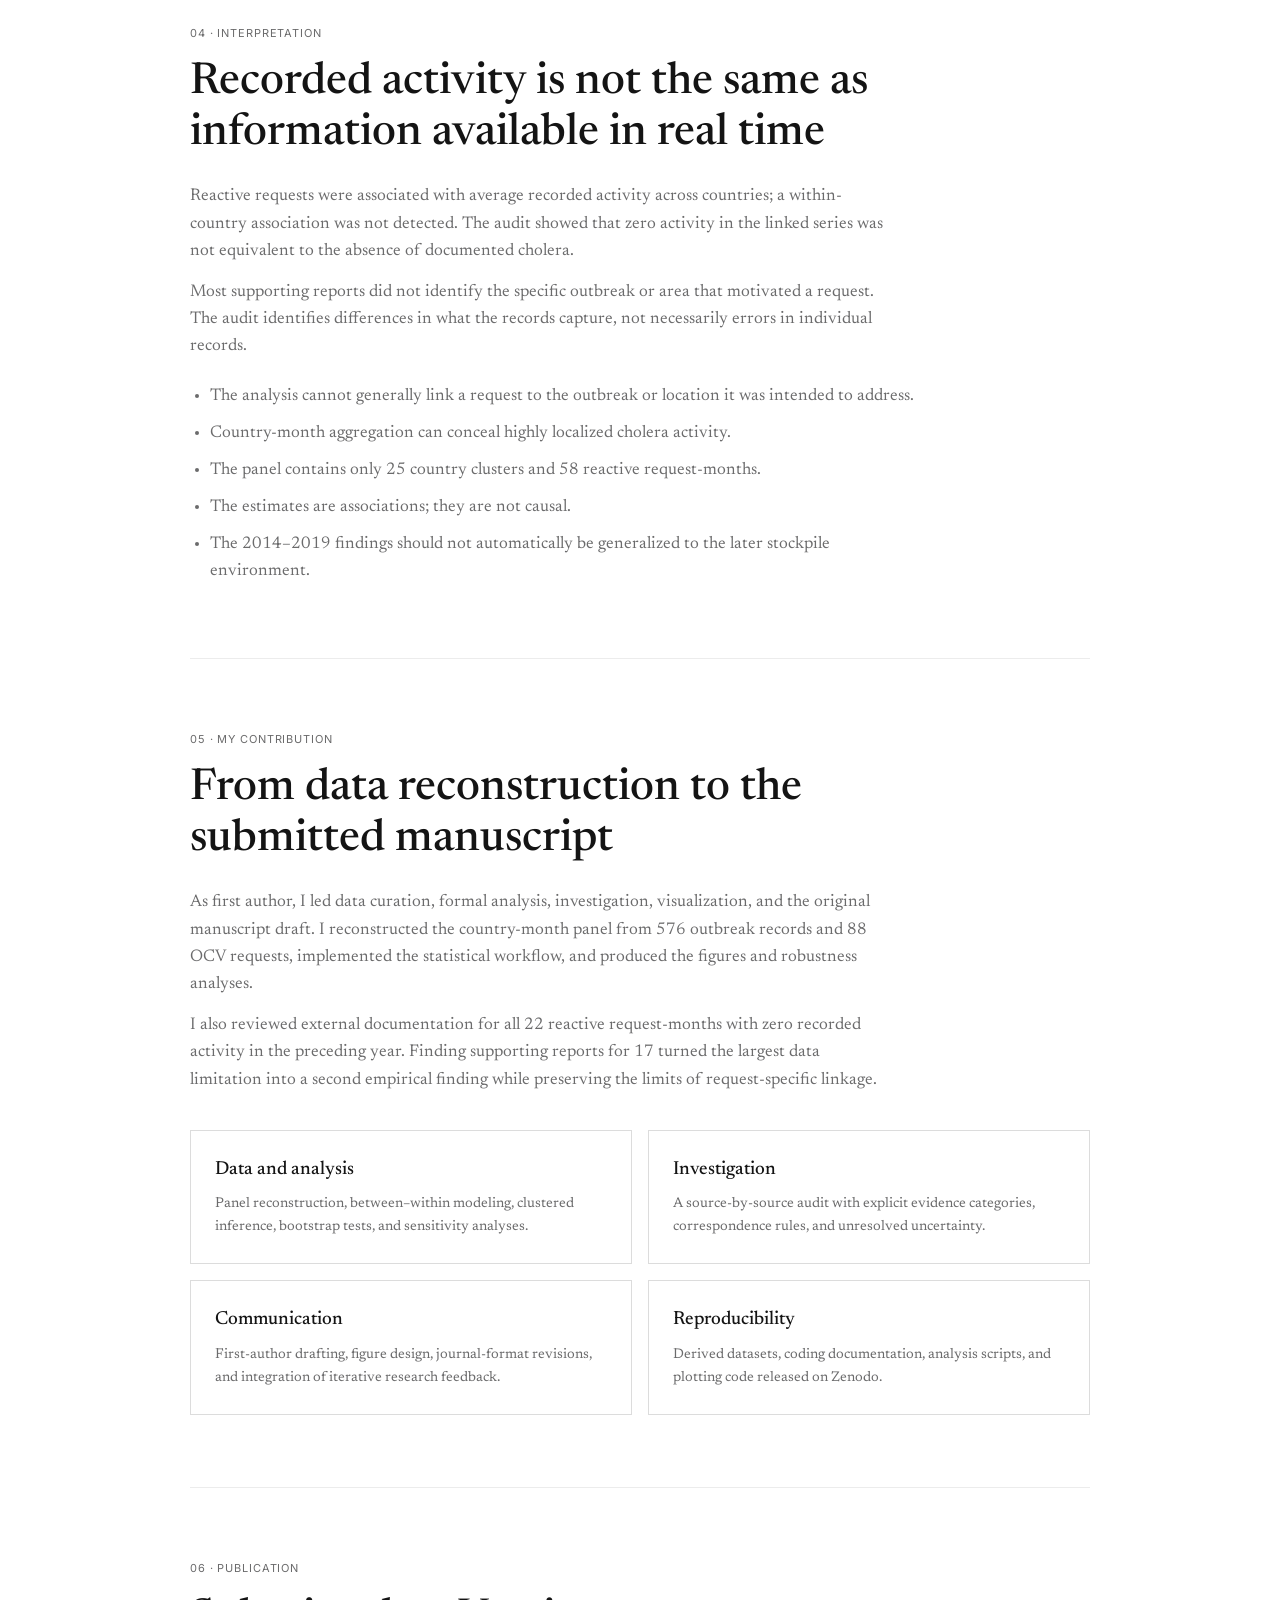
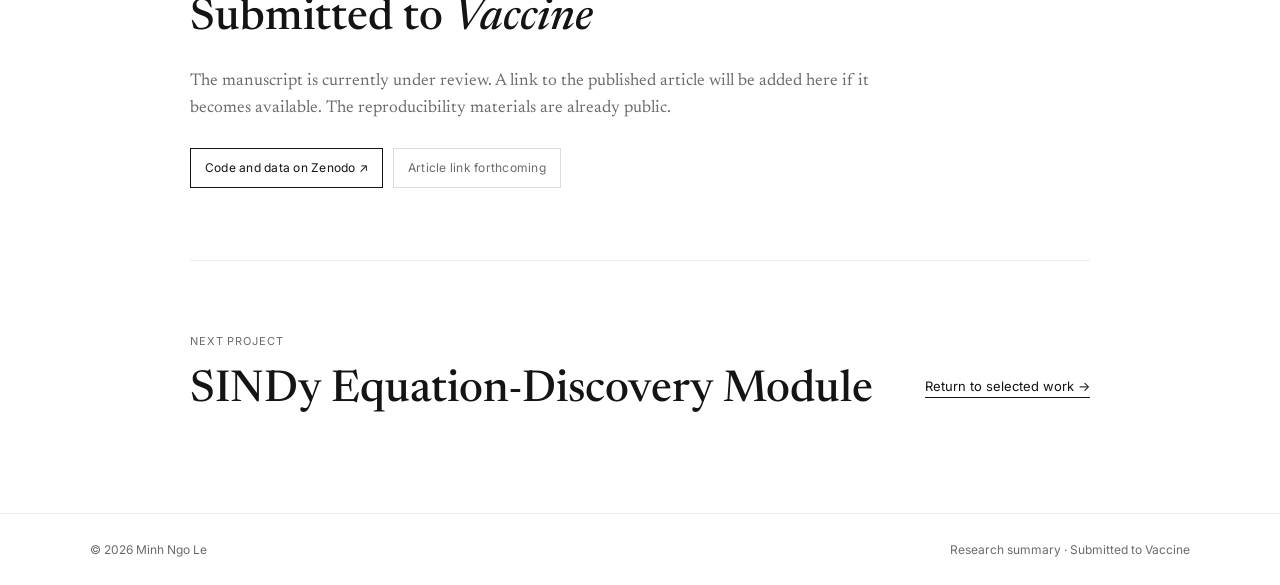
==== commit bd6ef7d5: "update submitted research and LU360 role" ====
--- a/research.html
+++ b/research.html
@@ -4,9 +4,9 @@
 <head>
   <meta charset="UTF-8">
   <meta name="viewport" content="width=device-width, initial-scale=1.0">
-  <title>Recorded Outbreak Activity and Reactive OCV Requests — Minh Ngo Le</title>
+  <title>Reactive OCV Requests Across and Within Countries — Minh Ngo Le</title>
   <meta name="description"
-    content="A concise summary of ongoing research examining associations between recorded cholera outbreak activity and reactive oral cholera vaccine request-months across 25 African countries.">
+    content="A concise summary of first-author research submitted to Vaccine on reactive oral cholera vaccine requests and recorded outbreak activity across 25 African countries.">
   <link rel="preconnect" href="https://fonts.googleapis.com">
   <link rel="preconnect" href="https://fonts.gstatic.com" crossorigin>
   <link
@@ -43,18 +43,20 @@
 
   <header class="case-hero">
     <div class="wrap">
-      <p class="case-eyebrow">Working manuscript · 2026</p>
-      <h1 class="case-title">Recorded Outbreak Activity and Reactive OCV Requests</h1>
+      <p class="case-eyebrow">First-author research · Submitted to Vaccine · 2026</p>
+      <h1 class="case-title research-title">Reactive oral cholera vaccine requests are more strongly associated with recorded
+        outbreak activity between countries than within countries</h1>
       <p class="case-intro">Emergency access to the global oral cholera vaccine stockpile requires a formal
-        request before approval and delivery.</p>
-      <p class="case-note">This page presents a concise summary of a manuscript in preparation. If the paper is
-        published, a link to the publication will be added here.</p>
+        request. We examined whether reactive requests are associated with average outbreak activity across
+        countries or deviations within countries.</p>
+      <p class="case-note">This page presents a concise summary of the manuscript submitted to <em>Vaccine</em>.
+        The article is under review; a publication link will be added if it becomes available.</p>
 
       <div class="case-stats">
         <div class="case-stat"><strong>25</strong><span>African countries</span></div>
         <div class="case-stat"><strong>1,650</strong><span>Country-months</span></div>
         <div class="case-stat"><strong>58</strong><span>Reactive request-months</span></div>
-        <div class="case-stat"><strong>99,999</strong><span>Bootstrap replications</span></div>
+        <div class="case-stat"><strong>22</strong><span>Request-months audited</span></div>
       </div>
     </div>
   </header>
@@ -62,13 +64,14 @@
   <main class="case-main">
     <section class="case-section reveal">
       <p class="case-label">01 · Background</p>
-      <h2>Usual recorded activity or increases within a country?</h2>
-      <div class="case-copy">
-        <p>Whether reactive requests are associated with countries' usual level of recorded outbreak activity or
-          with increases within a country over time remains unclear. We examined these distinct associations across
-          25 African countries.</p>
-        <p>The request is a distinct stage before approval, shipment, and vaccination. The analysis estimates
-          associations; it does not link individual outbreaks to requests or measure outbreak-to-request delay.</p>
+      <h2>Average activity across countries or deviations within countries?</h2>
+      <div class="case-copy">
+        <p>Request submission is distinct from approval, shipment, and vaccination. We examined whether reactive
+          requests were associated with countries' average recorded outbreak activity or with months when activity
+          deviated from a country's own average.</p>
+        <p>The analysis estimates associations, not outbreak-to-request delay. Recorded activity also needs to be
+          distinguished from underlying disease burden and from the information available when authorities consider
+          vaccination.</p>
       </div>
     </section>
 
@@ -76,10 +79,10 @@
       <p class="case-label">02 · Methods</p>
       <h2>A country-month analysis of recorded outbreak activity</h2>
       <div class="case-copy">
-        <p>We linked recorded cholera outbreak intervals with OCV requests in a country-month panel from July 2014
-          to December 2019. For each country-month, we summed the number of recorded outbreaks active in each of the
-          preceding 12 months, yielding a measure of outbreak-months rather than case counts.</p>
-        <p>We log-transformed this measure and separated each country's average from monthly deviations around that
+        <p>We linked outbreak records and OCV requests for 25 African countries during July 2013–December 2019. The
+          analysis covered July 2014–December 2019, allowing a 12-month lookback and yielding 1,650 country-months.</p>
+        <p>The predictor summed monthly counts of active outbreak records during the preceding 12 months, excluding
+          the outcome month. We separated each country's average logged activity from monthly deviations around that
           average. The outcome was at least one dashboard-classified reactive request in a month.</p>
       </div>
 
@@ -93,12 +96,12 @@
           <p>Country-clustered asymptotic 95% confidence intervals and wild cluster bootstrap p-values.</p>
         </article>
         <article class="method-card">
+          <h3>External audit</h3>
+          <p>Public reports were reviewed for every reactive request-month with no preceding recorded activity.</p>
+        </article>
+        <article class="method-card">
           <h3>Robustness</h3>
-          <p>Predictor windows of 1, 3, 6, and 12 months across 25-, 23-, and 22-country samples.</p>
-        </article>
-        <article class="method-card">
-          <h3>Sensitivity</h3>
-          <p>Exploratory models added baseline country-level covariates separately.</p>
+          <p>Multiple predictor windows, country samples, leave-one-country-out models, and sensitivity analyses.</p>
         </article>
       </div>
     </section>
@@ -109,29 +112,29 @@
       <div class="finding-grid">
         <article class="finding-card primary">
           <span class="result-label">Between countries</span>
-          <strong class="result-value">β 0.443</strong>
+          <strong class="result-value">OR 1.56</strong>
           <h3>Positive association</h3>
-          <p>Asymptotic 95% CI [0.256, 0.630]; wild-cluster bootstrap p &lt; 0.001.</p>
+          <p>95% CI [1.29, 1.88]; coefficient β = 0.443; wild-cluster bootstrap p &lt; 0.001.</p>
         </article>
         <article class="finding-card">
           <span class="result-label">Within countries</span>
-          <strong class="result-value">β 0.033</strong>
+          <strong class="result-value">OR 1.03</strong>
           <h3>No association detected</h3>
-          <p>Asymptotic 95% CI [−0.204, 0.270]; wild-cluster bootstrap p = 0.792.</p>
+          <p>95% CI [0.82, 1.31]; coefficient β = 0.033; wild-cluster bootstrap p = 0.792.</p>
         </article>
       </div>
 
       <div class="paper-finding reveal">
-        <strong>22 of 58</strong>
-        <p>reactive request-months had no recorded active outbreak-months in the preceding 12 calendar months.</p>
-      </div>
-
-      <div class="case-copy">
-        <p>Countries with higher average recorded outbreak activity had more months with a reactive OCV request. We
-          did not detect an association between monthly deviations from a country's usual outbreak activity and
-          reactive requests. This result does not establish the absence of within-country responsiveness.</p>
-        <p>The between-country estimate remained positive but attenuated when DR Congo, South Sudan, and Nigeria
-          were excluded and remained positive after separate covariate adjustments.</p>
+        <strong>17 of 22</strong>
+        <p>audited request-months had external reports documenting cholera activity within the same country and
+          preceding window.</p>
+      </div>
+
+      <div class="case-copy">
+        <p>The difference between the between- and within-country coefficients was 0.410 (95% CI [0.170, 0.651];
+          bootstrap p = 0.022), supporting a stronger association between countries than within countries.</p>
+        <p>Between-country odds-ratio intervals excluded 1 in all 25 leave-one-country-out analyses. Within-country
+          intervals included 1 across sensitivity analyses.</p>
       </div>
     </section>
 
@@ -139,14 +142,14 @@
       <p class="case-label">04 · Interpretation</p>
       <h2>Recorded activity is not the same as information available in real time</h2>
       <div class="case-copy">
-        <p>Reactive request-months were associated with persistent differences in recorded outbreak activity between
-          countries; a corresponding within-country association was not detected.</p>
-        <p>Incomplete temporal overlap between recorded outbreak activity and reactive request-months limits
-          interpretation of the within-country result. The recorded outbreak-activity series should not be assumed
-          to reproduce the information available to a ministry of health when a request was prepared.</p>
+        <p>Reactive requests were associated with average recorded activity across countries; a within-country
+          association was not detected. The audit showed that zero activity in the linked series was not equivalent
+          to the absence of documented cholera.</p>
+        <p>Most supporting reports did not identify the specific outbreak or area that motivated a request. The audit
+          identifies differences in what the records capture, not necessarily errors in individual records.</p>
       </div>
       <ul class="case-list">
-        <li>The analysis cannot link a request to the outbreak or location it was intended to address.</li>
+        <li>The analysis cannot generally link a request to the outbreak or location it was intended to address.</li>
         <li>Country-month aggregation can conceal highly localized cholera activity.</li>
         <li>The panel contains only 25 country clusters and 58 reactive request-months.</li>
         <li>The estimates are associations; they are not causal.</li>
@@ -154,14 +157,51 @@
       </ul>
     </section>
 
+    <section class="case-section reveal">
+      <p class="case-label">05 · My contribution</p>
+      <h2>From data reconstruction to the submitted manuscript</h2>
+      <div class="case-copy">
+        <p>As first author, I led data curation, formal analysis, investigation, visualization, and the original
+          manuscript draft. I reconstructed the country-month panel from 576 outbreak records and 88 OCV requests,
+          implemented the statistical workflow, and produced the figures and robustness analyses.</p>
+        <p>I also reviewed external documentation for all 22 reactive request-months with zero recorded activity in
+          the preceding year. Finding supporting reports for 17 turned the largest data limitation into a second
+          empirical finding while preserving the limits of request-specific linkage.</p>
+      </div>
+      <div class="method-grid contribution-grid">
+        <article class="method-card">
+          <h3>Data and analysis</h3>
+          <p>Panel reconstruction, between–within modeling, clustered inference, bootstrap tests, and sensitivity
+            analyses.</p>
+        </article>
+        <article class="method-card">
+          <h3>Investigation</h3>
+          <p>A source-by-source audit with explicit evidence categories, correspondence rules, and unresolved
+            uncertainty.</p>
+        </article>
+        <article class="method-card">
+          <h3>Communication</h3>
+          <p>First-author drafting, figure design, journal-format revisions, and integration of iterative research
+            feedback.</p>
+        </article>
+        <article class="method-card">
+          <h3>Reproducibility</h3>
+          <p>Derived datasets, coding documentation, analysis scripts, and plotting code released on Zenodo.</p>
+        </article>
+      </div>
+    </section>
+
     <section class="case-section publication-section reveal">
-      <p class="case-label">05 · Publication</p>
-      <h2>Manuscript in preparation</h2>
-      <div class="case-copy">
-        <p>Research linking individual requests to outbreaks and to the information available when requests were
-          prepared is needed to assess response timing directly.</p>
-      </div>
-      <span class="publication-pending" aria-label="Publication link forthcoming">Publication link forthcoming</span>
+      <p class="case-label">06 · Publication</p>
+      <h2>Submitted to <em>Vaccine</em></h2>
+      <div class="case-copy">
+        <p>The manuscript is currently under review. A link to the published article will be added here if it becomes
+          available. The reproducibility materials are already public.</p>
+      </div>
+      <div class="publication-links">
+        <a href="https://zenodo.org/records/23897795" target="_blank" rel="noopener">Code and data on Zenodo ↗</a>
+        <span class="publication-pending" aria-label="Publication link forthcoming">Article link forthcoming</span>
+      </div>
     </section>
 
     <section class="case-section case-cta reveal">
@@ -176,7 +216,7 @@
   <footer>
     <div class="wrap footer-inner">
       <span>© 2026 Minh Ngo Le</span>
-      <span>Research summary · Manuscript in preparation</span>
+      <span>Research summary · Submitted to Vaccine</span>
     </div>
   </footer>
 
--- a/style.css
+++ b/style.css
@@ -624,12 +624,26 @@
   background: #fff;
 }
 
+.chem-carousel .carousel-track img {
+  object-fit: contain;
+  background: #fff;
+}
+
 .research-carousel .carousel-dot {
   background: rgba(20, 20, 20, .28);
   border-color: rgba(20, 20, 20, .22);
 }
 
+.chem-carousel .carousel-dot {
+  background: rgba(20, 20, 20, .28);
+  border-color: rgba(20, 20, 20, .22);
+}
+
 .research-carousel .carousel-dot.active {
+  background: #141414;
+}
+
+.chem-carousel .carousel-dot.active {
   background: #141414;
 }
 
@@ -704,6 +718,16 @@
   margin-bottom: 10px;
 }
 
+.tl-org a {
+  color: inherit;
+  border-bottom: 1px solid var(--line);
+}
+
+.tl-org a:hover {
+  color: var(--fg);
+  border-color: var(--fg);
+}
+
 .tl-desc {
   color: var(--fg-dim);
   font-size: 15px;
@@ -863,6 +887,12 @@
   font-weight: 500;
   line-height: 1;
   letter-spacing: -.02em;
+}
+
+.research-title {
+  max-width: 1040px;
+  font-size: clamp(40px, 5vw, 68px);
+  line-height: 1.02;
 }
 
 .case-intro {
@@ -1117,10 +1147,26 @@
 
 .publication-pending {
   display: inline-block;
-  margin-top: 26px;
   padding: 9px 14px;
   border: 1px solid var(--line);
   color: var(--fg-dim);
+  font-family: 'Inter', sans-serif;
+  font-size: 12px;
+  letter-spacing: .02em;
+}
+
+.publication-links {
+  display: flex;
+  flex-wrap: wrap;
+  align-items: center;
+  gap: 10px;
+  margin-top: 26px;
+}
+
+.publication-links a {
+  display: inline-block;
+  padding: 9px 14px;
+  border: 1px solid var(--fg);
   font-family: 'Inter', sans-serif;
   font-size: 12px;
   letter-spacing: .02em;
@@ -1188,6 +1234,10 @@
 }
 
 @media(max-width: 480px) {
+  .research-title {
+    font-size: 36px;
+  }
+
   .case-stats,
   .method-grid,
   .finding-grid {
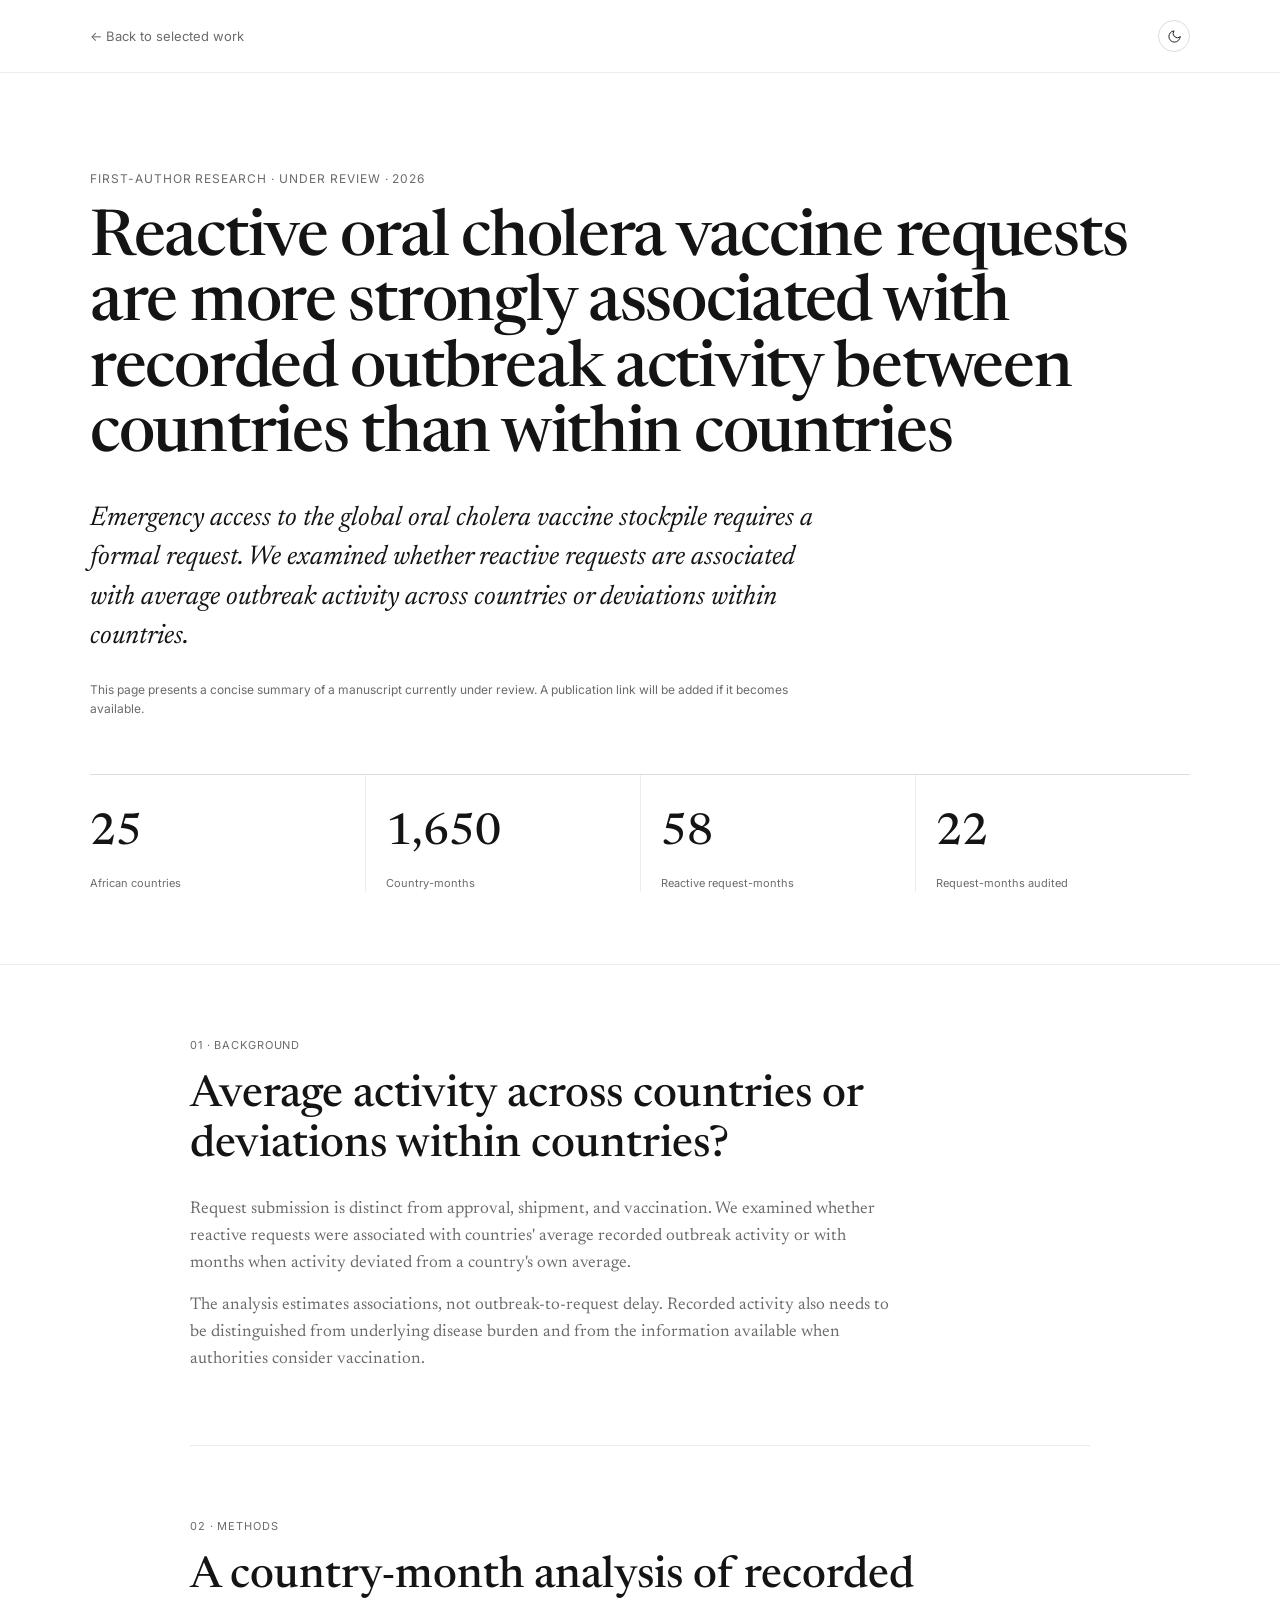
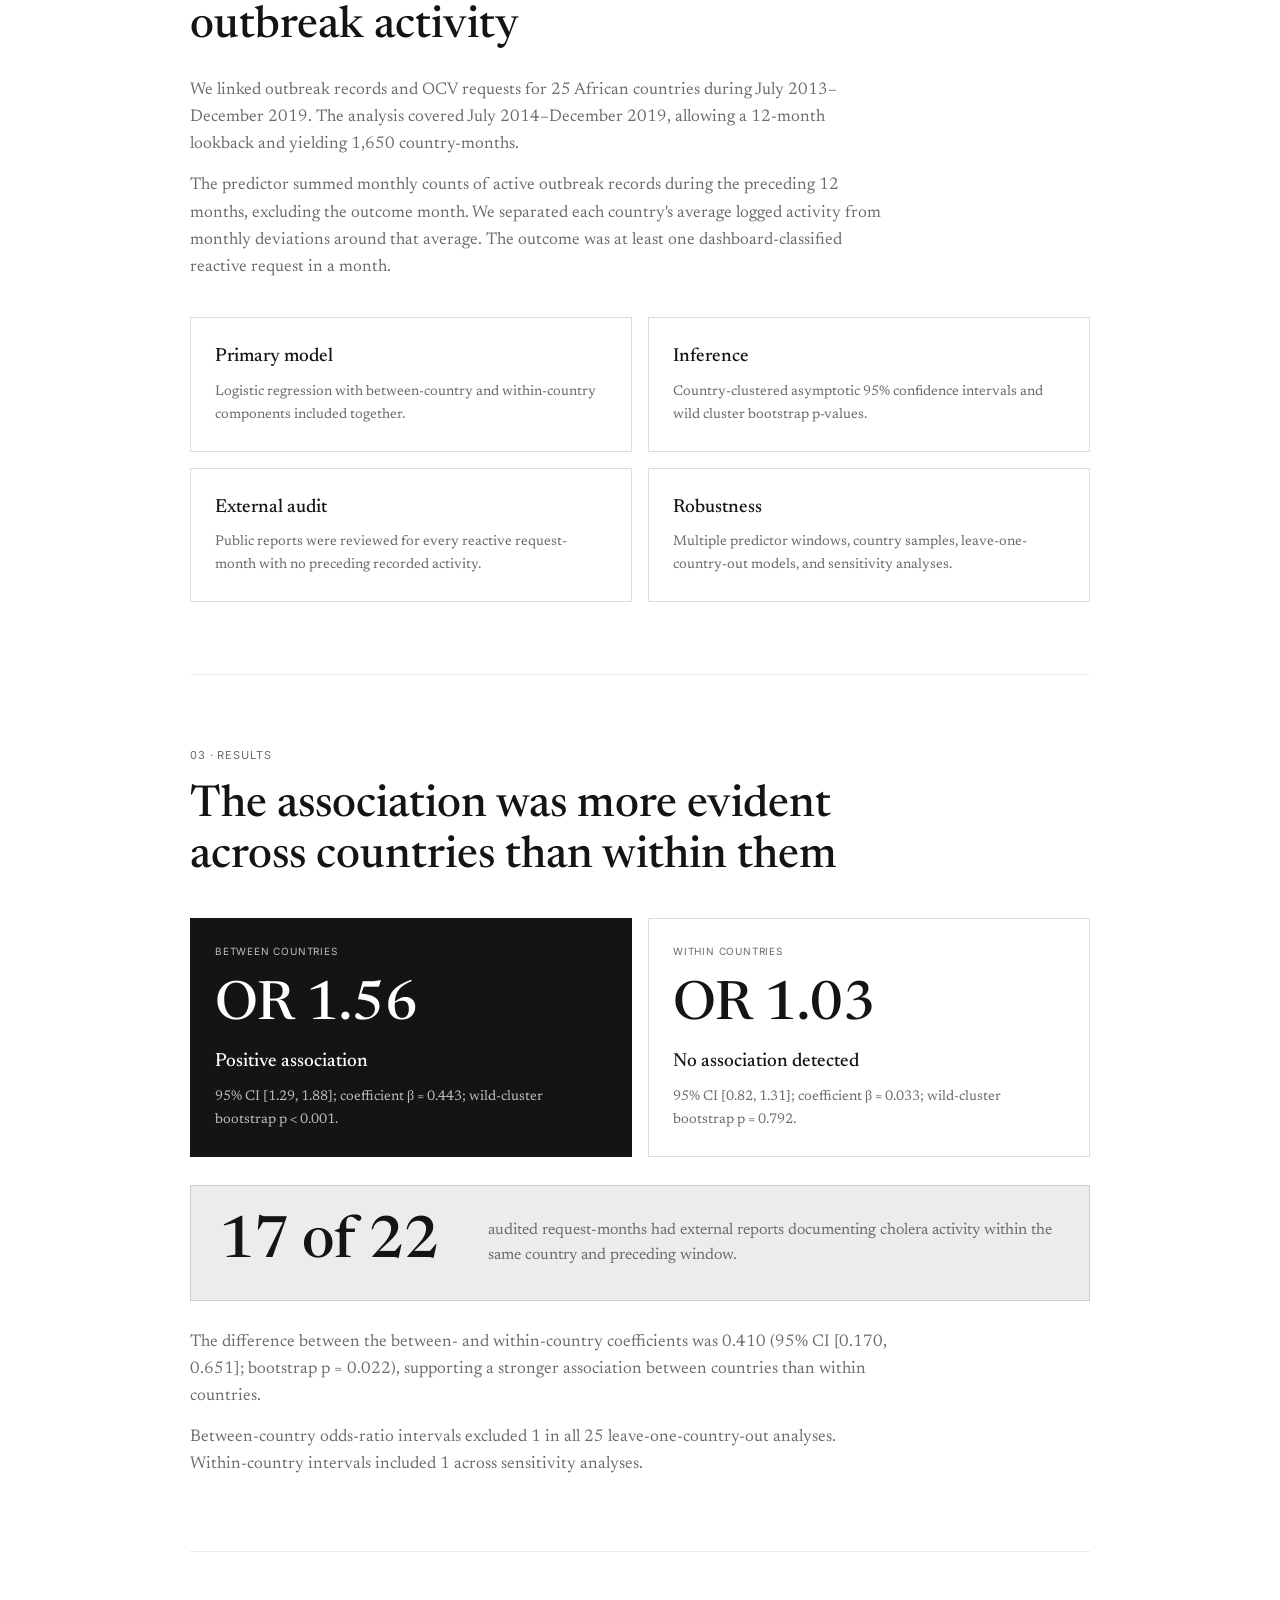
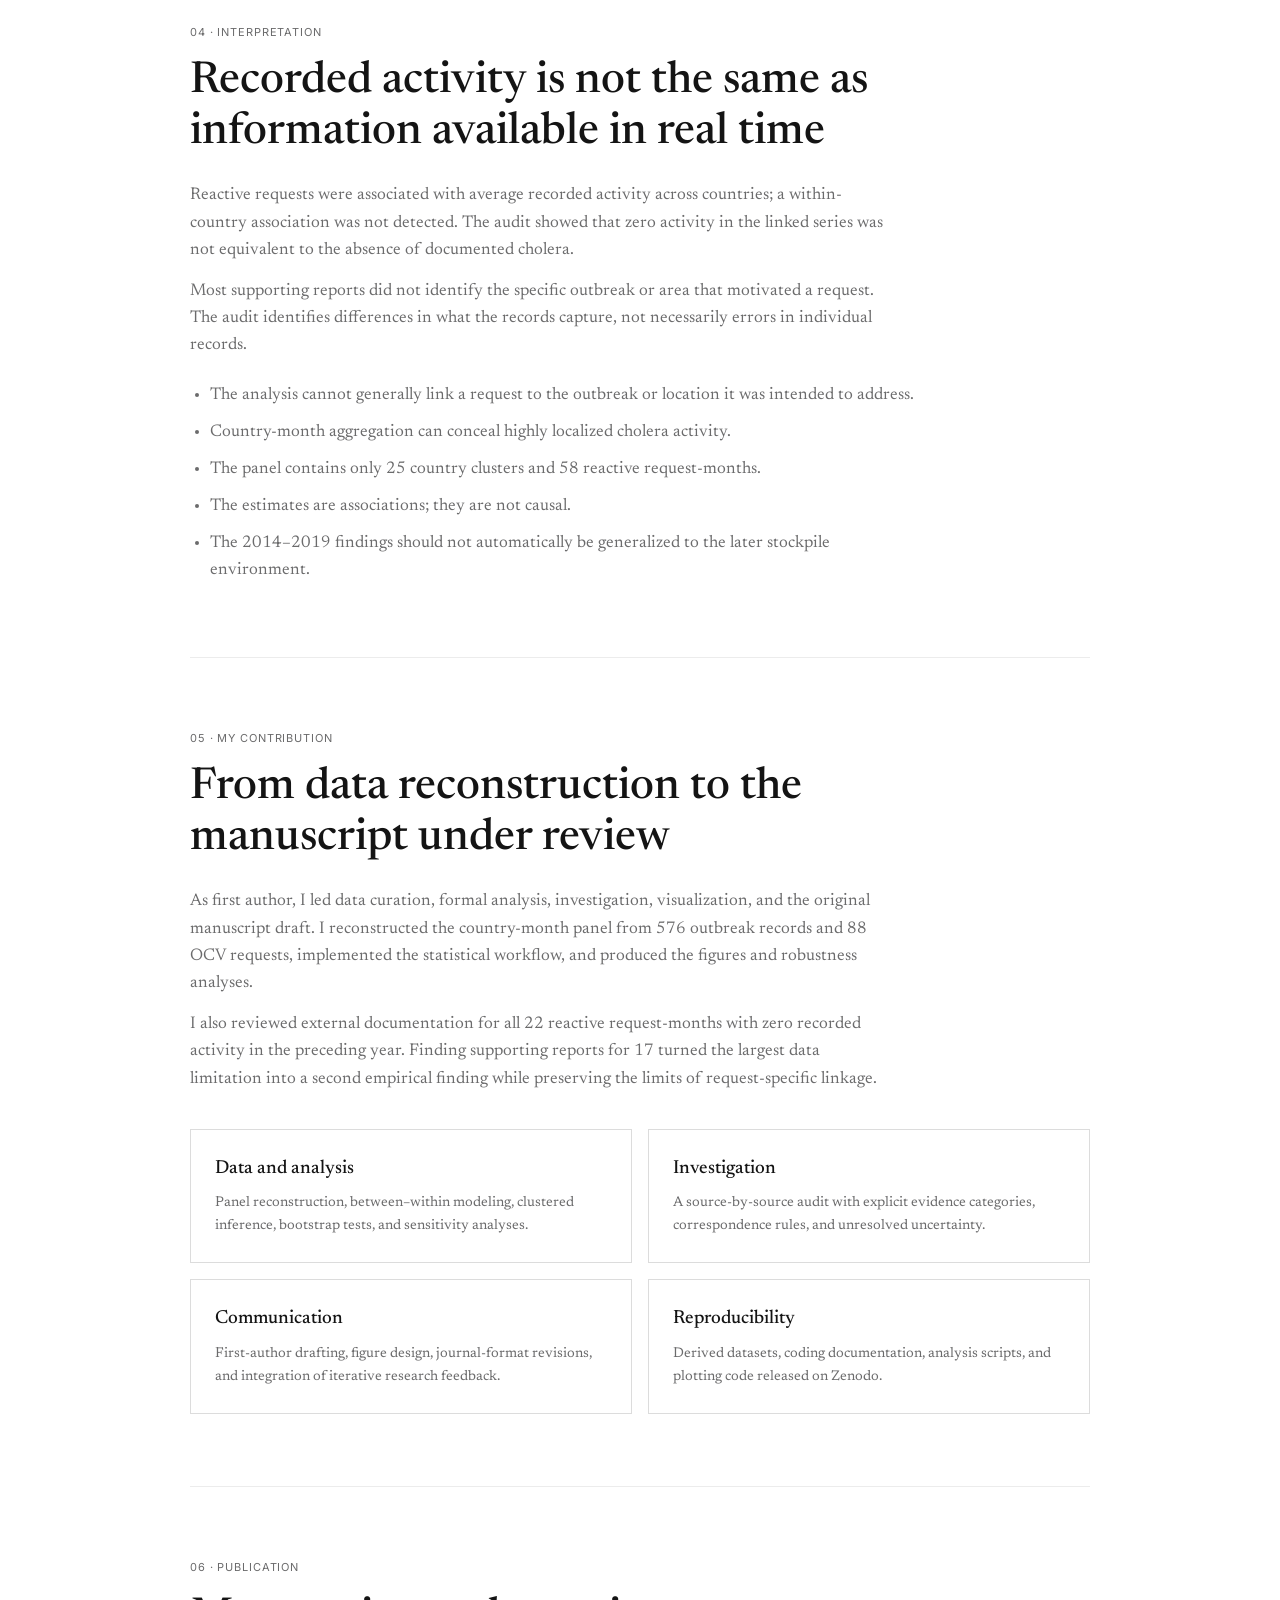
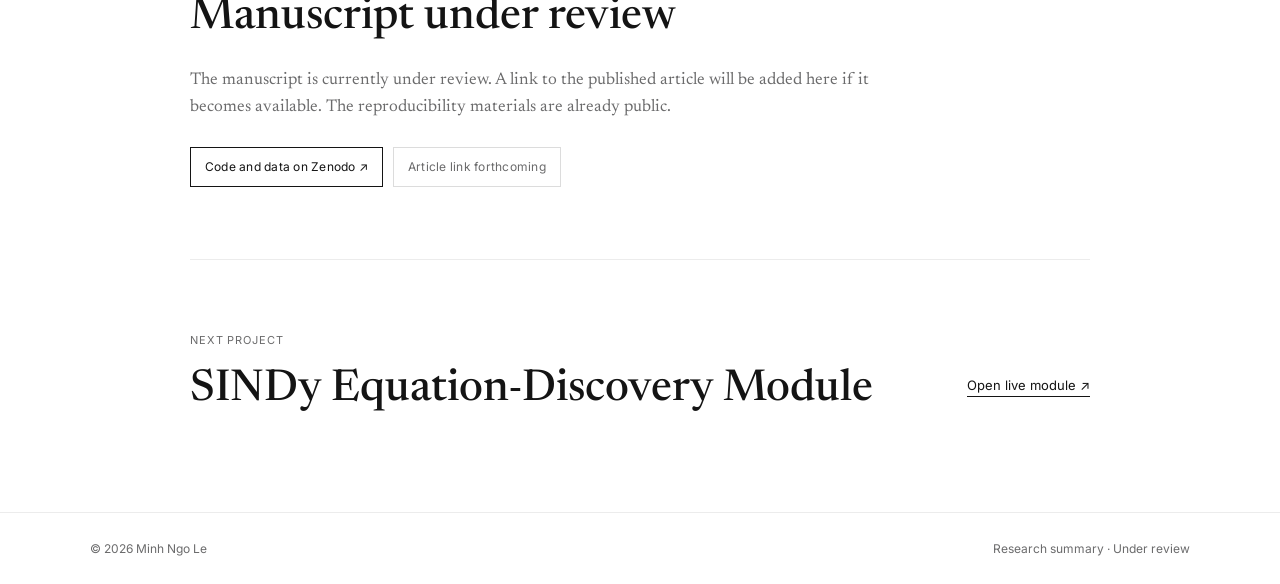
==== commit 290f93b6: "publish SINDy link and update review status" ====
--- a/research.html
+++ b/research.html
@@ -6,7 +6,7 @@
   <meta name="viewport" content="width=device-width, initial-scale=1.0">
   <title>Reactive OCV Requests Across and Within Countries — Minh Ngo Le</title>
   <meta name="description"
-    content="A concise summary of first-author research submitted to Vaccine on reactive oral cholera vaccine requests and recorded outbreak activity across 25 African countries.">
+    content="A concise summary of first-author research currently under review on reactive oral cholera vaccine requests and recorded outbreak activity across 25 African countries.">
   <link rel="preconnect" href="https://fonts.googleapis.com">
   <link rel="preconnect" href="https://fonts.gstatic.com" crossorigin>
   <link
@@ -43,14 +43,14 @@
 
   <header class="case-hero">
     <div class="wrap">
-      <p class="case-eyebrow">First-author research · Submitted to Vaccine · 2026</p>
+      <p class="case-eyebrow">First-author research · Under review · 2026</p>
       <h1 class="case-title research-title">Reactive oral cholera vaccine requests are more strongly associated with recorded
         outbreak activity between countries than within countries</h1>
       <p class="case-intro">Emergency access to the global oral cholera vaccine stockpile requires a formal
         request. We examined whether reactive requests are associated with average outbreak activity across
         countries or deviations within countries.</p>
-      <p class="case-note">This page presents a concise summary of the manuscript submitted to <em>Vaccine</em>.
-        The article is under review; a publication link will be added if it becomes available.</p>
+      <p class="case-note">This page presents a concise summary of a manuscript currently under review. A
+        publication link will be added if it becomes available.</p>
 
       <div class="case-stats">
         <div class="case-stat"><strong>25</strong><span>African countries</span></div>
@@ -159,7 +159,7 @@
 
     <section class="case-section reveal">
       <p class="case-label">05 · My contribution</p>
-      <h2>From data reconstruction to the submitted manuscript</h2>
+      <h2>From data reconstruction to the manuscript under review</h2>
       <div class="case-copy">
         <p>As first author, I led data curation, formal analysis, investigation, visualization, and the original
           manuscript draft. I reconstructed the country-month panel from 576 outbreak records and 88 OCV requests,
@@ -193,7 +193,7 @@
 
     <section class="case-section publication-section reveal">
       <p class="case-label">06 · Publication</p>
-      <h2>Submitted to <em>Vaccine</em></h2>
+      <h2>Manuscript under review</h2>
       <div class="case-copy">
         <p>The manuscript is currently under review. A link to the published article will be added here if it becomes
           available. The reproducibility materials are already public.</p>
@@ -209,14 +209,14 @@
         <p class="case-label">Next project</p>
         <h2>SINDy Equation-Discovery Module</h2>
       </div>
-      <a href="index.html#work">Return to selected work →</a>
+      <a href="https://srrweb.cc.lehigh.edu/app/SINDy" target="_blank" rel="noopener">Open live module ↗</a>
     </section>
   </main>
 
   <footer>
     <div class="wrap footer-inner">
       <span>© 2026 Minh Ngo Le</span>
-      <span>Research summary · Submitted to Vaccine</span>
+      <span>Research summary · Under review</span>
     </div>
   </footer>
 
--- a/style.css
+++ b/style.css
@@ -629,12 +629,18 @@
   background: #fff;
 }
 
+.sindy-carousel .carousel-track img {
+  object-fit: contain;
+  background: #fff;
+}
+
 .research-carousel .carousel-dot {
   background: rgba(20, 20, 20, .28);
   border-color: rgba(20, 20, 20, .22);
 }
 
-.chem-carousel .carousel-dot {
+.chem-carousel .carousel-dot,
+.sindy-carousel .carousel-dot {
   background: rgba(20, 20, 20, .28);
   border-color: rgba(20, 20, 20, .22);
 }
@@ -644,6 +650,10 @@
 }
 
 .chem-carousel .carousel-dot.active {
+  background: #141414;
+}
+
+.sindy-carousel .carousel-dot.active {
   background: #141414;
 }
 
